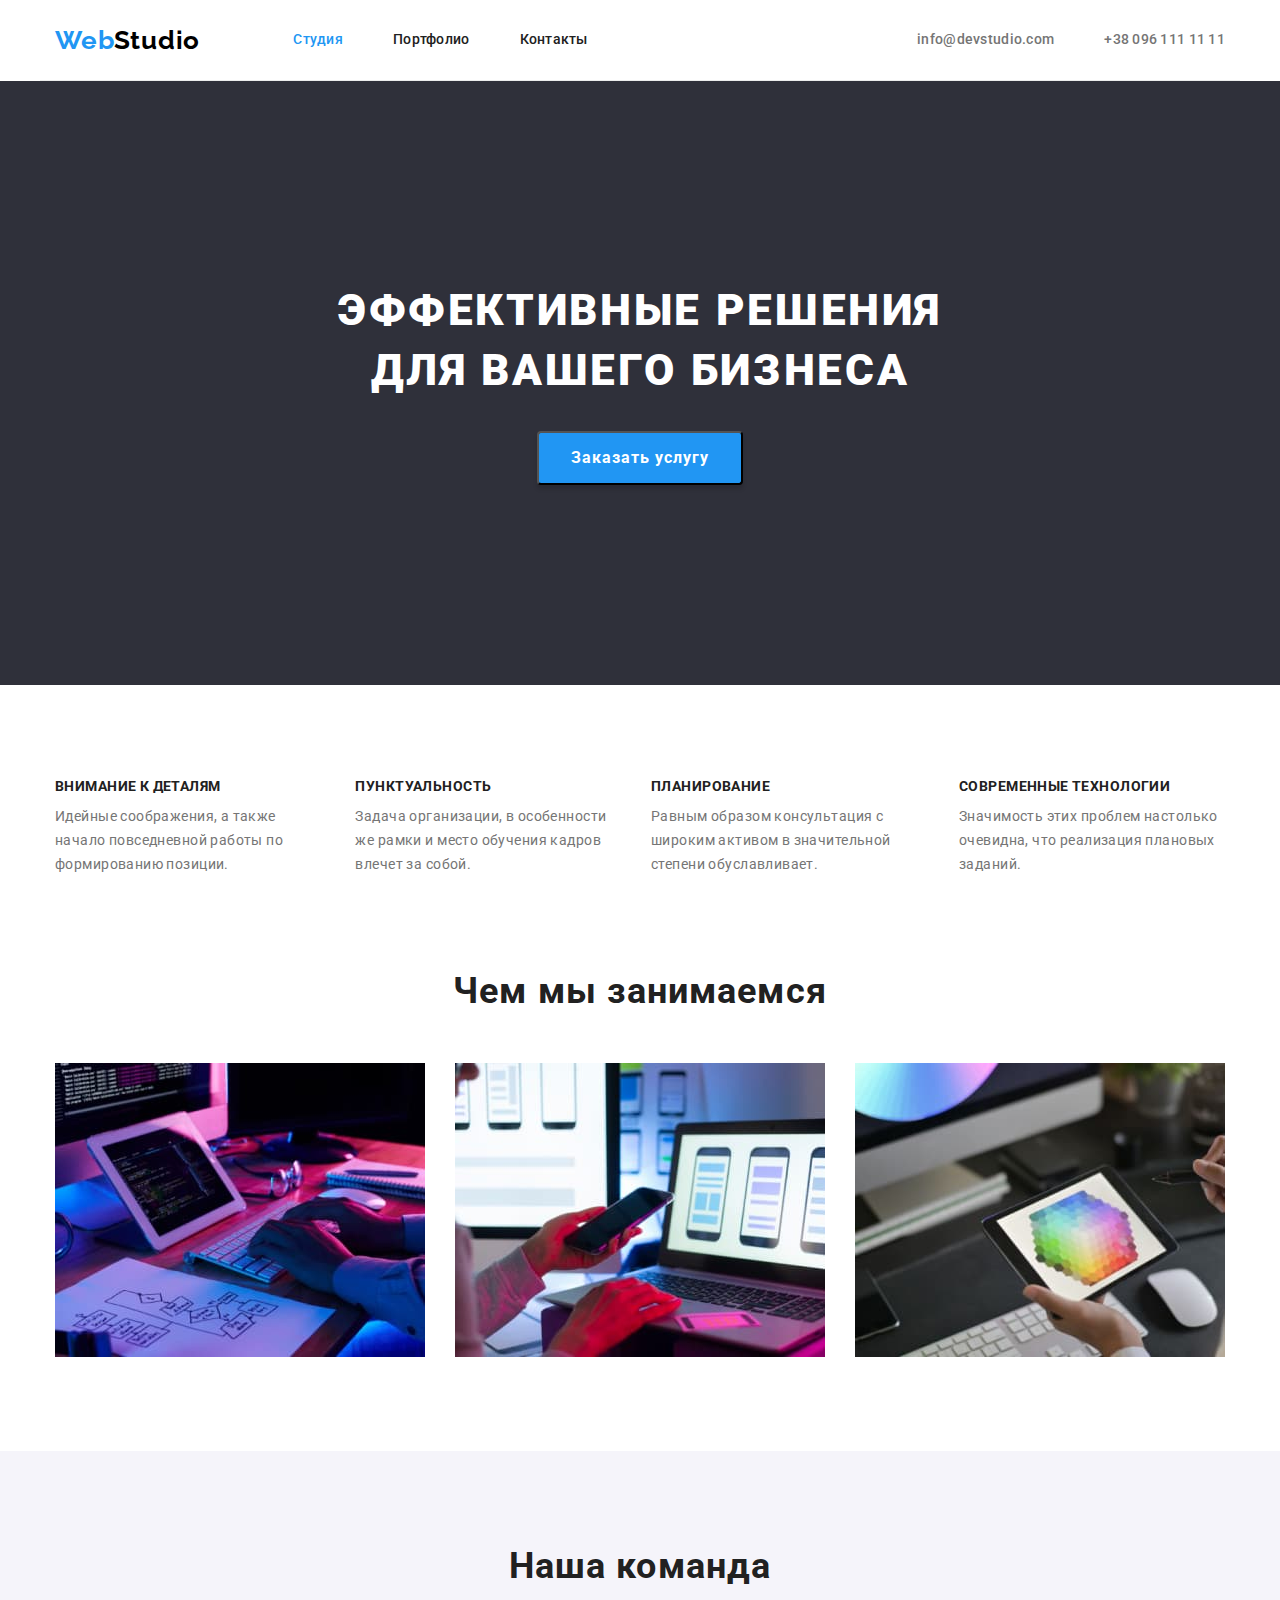
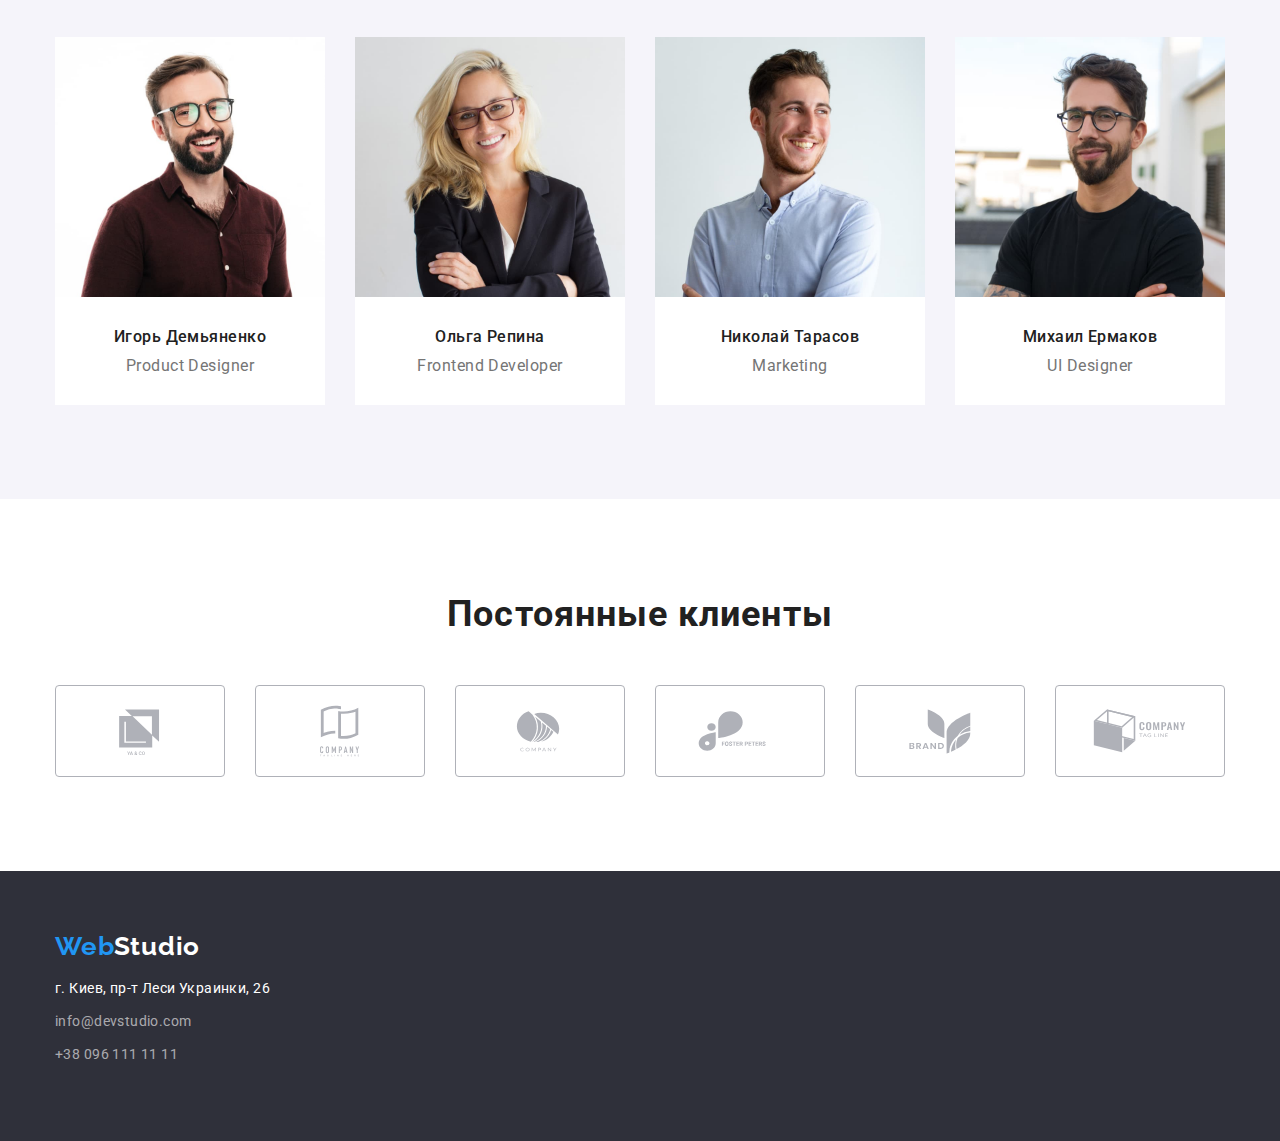
==== index.html @ 40f62022 "cLients" ====
<!DOCTYPE html>
<html lang="ru">
	<head>
		<meta charset="UTF-8" />
		<meta http-equiv="X-UA-Compatible" content="IE=edge" />
		<meta name="viewport" content="width=device-width, initial-scale=1.0" />
		<title>Document</title>

		<link rel="stylesheet" href="https://cdn.jsdelivr.net/npm/modern-normalize@1.1.0/modern-normalize.min.css" />
		<link rel="stylesheet" href="./css/styles.css" />
		<link rel="preconnect" href="https://fonts.googleapis.com" />
		<link rel="preconnect" href="https://fonts.gstatic.com" crossorigin />
		<link
			href="https://fonts.googleapis.com/css2?family=Raleway:wght@700&family=Roboto:wght@400;500;700;900&display=swap"
			rel="stylesheet"
		/>
	</head>
	<body>
		<!--Хедер-->
		<header class="header-bg container">
			<div class=" header-nav">
				<a class="logo-header" href="/">
					Web
					<span class="logo-header-part-2">Studio</span>
				</a>
				<nav class="nav">
					<ul class="no-points page-nav">
						<li class="item"><a class="anchor current" href="./index.html">Студия</a></li>
						<li class="item"><a class="anchor" href="./portfolio.html">Портфолио</a></li>
						<li class="item"><a class="anchor" href="">Контакты</a></li>
					</ul>
				</nav>
				<ul class="no-points header-nav-cont">
					<li><a class="contacts item" href="mailto:info@devstudio.com">info@devstudio.com</a></li>
					<li><a class="contacts item-tel" href="tel:+380961111111">+38 096 111 11 11</a></li>
				</ul>
			</div>
		</header>
		<!--Main-->
		<main>
			<section class="sec-hero">
				<div class="container">
				<h1 class="hero">Эффективные решения для вашего бизнеса</h1>
				<button class="button btn-order" type="button">Заказать услугу</button>
				</div>
			</section>

			<section class="section">
				<div class="container">
					<h2 hidden>Наши преимущества</h2>
					<ul class="no-points our-benefits">
						<li>
							
							<h3 class="benefits">Внимание к деталям</h3>
							<p class="description">
								Идейные соображения, а также начало повседневной работы по формированию позиции.
							</p>
						
						</li>
						<li>
							<h3 class="benefits">Пунктуальность</h3>
							<p class="description">
								Задача организации, в особенности же рамки и место обучения кадров влечет за собой.
							</p>
						</li>
						<li>
							<h3 class="benefits">Планирование</h3>
							<p class="description">
								Равным образом консультация с широким активом в значительной степени обуславливает.
							</p>
						</li>
						<li>
							<h3 class="benefits">Современные технологии</h3>
							<p class="description description-last">
								Значимость этих проблем настолько очевидна, что реализация плановых заданий.
							</p>
						</li>
					</ul>
				</div>
			</section>

			<section class="section-about">
				<div class="container">
					<h2 class="about">Чем мы занимаемся</h2>
					<ul class="no-points card-set">
						<li class="about-job card-set-item">
							<a href="">
								<img src="./images/box-1.jpg" alt="Фото лептопа на столе" width="370" height="294" />
							</a>
						</li>
						<li class="card-set-item">
							<a href="">
								<img src="./images/box-2.jpg" alt="Фото мобильного телефона в руке" width="370" height="294" />
							</a>
						</li>
						<li class="card-set-item">
							<a href="">
								<img src="./images/box-3.jpg" alt="Фото лептопа в руке" width="370" height="294" />
							</a>
						</li>
					</ul>
				</div>
			</section>

			<section class="secbg">
				<div class="container">
				<h2 class="our-team">Наша команда</h2>
				<ul class="no-points card-set">
					<li class="bg-team card-set-item">
						<img src="./images/photo-1.jpg" alt="Фото Игорь Демьяненко" width="270" height="260" />
						<div class="subscribe">
						<h3 class="team">Игорь Демьяненко</h3>
						<p class="prof">Product Designer</p>
						</div>
				</li>

					<li class="bg-team card-set-item">
						<img src="./images/photo-2.jpg" alt="Фото Ольга Репина" width="270" height="260" />
						<div class="subscribe">
						<h3 class="team">Ольга Репина</h3>
						<p class="prof">Frontend Developer</p>
					    </div>
					</li>

					<li class="bg-team card-set-item">
						<img src="./images/photo-3.jpg" alt="Фото Николай Тарасов" width="270" height="260" />
						<div class="subscribe">
						<h3 class="team">Николай Тарасов</h3>
						<p class="prof">Marketing</p>
						</div>
					</li>

					<li class="bg-team card-set-item">
						<img src="./images/photo-4.jpg" alt="Фото Михаил Ермаков" width="270" height="260" />
						<div class="subscribe">
						<h3 class="team">Михаил Ермаков</h3>
						<p class="prof">UI Designer</p>
						</div>
					</li>
				</ul>
				</div>
			</section>
			<section class="clients">
				<div class="container ">
				<h2 class="clients-title">Постоянные клиенты</h2>
				<div class="clients-list">
					<a class="clients-icon" href="">
						<svg class="clients-svg" width="106" height="60" >
						<use href="./images/icons.svg#icon-logo"></use>
						</svg>
					</a>
					<a class="clients-icon" href="">
						<svg class="clients-svg" width="106" height="60" >
						<use href="./images/icons.svg#icon-logo-1"></use>
						</svg>
					</a>
					<a class="clients-icon" href="">
						<svg class="clients-svg" width="106" height="60" >
						<use href="./images/icons.svg#icon-logo-2"></use>
						</svg>
					</a>
					<a class="clients-icon" href="">
						<svg class="clients-svg" width="106" height="60" >
						<use href="./images/icons.svg#icon-logo-3"></use>
						</svg>
					</a>
					<a class="clients-icon" href="">
						<svg class="clients-svg" width="106" height="60" >
						<use href="./images/icons.svg#icon-logo-4"></use>
						</svg>
					</a>
					<a class="clients-icon" href="">
						<svg class="clients-svg" width="106" height="60" >
						<use href="./images/icons.svg#icon-logo-5"></use>
						</svg>
					</a>
				</div>
				</div>
			</section>
		</main>
		<!--Футер-->
		<footer class="footer-bg">
			<div class="container">
			<a class="logo-footer" href="/">
				Web
				<span class="logo-footer-part-2">Studio</span>
			</a>
			<address>
				<ul class="no-points points">
					<li class="footer-item">
						<a class="address-style" href="">г. Киев, пр-т Леси Украинки, 26</a>
					</li>
					<li class="footer-item">
						<a class="contacts footer-contacts-mail" href="mailto:info@devstudio.com">info@devstudio.com</a>
					</li class="footer-item">
					<li>
						<a class="contacts footer-contacts-tel" href="tel:+380961111111">+38 096 111 11 11</a>
					</li>
				</ul>
			</address>
			</div>
		</footer>
	</body>
</html>
---- css/styles.css ----
:root
{
    --white-txt-color: #ffffff;
    --black-txt-color: #000000;
    --dark-txt-color: #212121;
    --blue-txt-color: #2196f3;
    --gray-txt-color: #757575;
    --whitness-txt-color: rgba(255, 255, 255, 0.6);

    --whitness-bg-color: #F5F4FA;
    --blue-bg-color: #2196f3;
    --darkness-bg-color: #2F303A;
    --white-bg-color: #ffffff;

    --items: 3;
    --margins:30px;
     
}


body
{
font-family: "roboto", Arial, Helvetica, sans-serif;
font-weight: 700;
font-size: 14px;
line-height: 1.71;
color: var(--dark-txt-color);
}




.container {
    width: 1200px;
    padding-left: 15px;
    padding-right: 15px;
    margin-left: auto;
    margin-right: auto;
   
}

h1,
h2,
h3,
h4,
p {
    margin: 0;
    padding: 0;
 }


img {
    display: block;
    max-width: 100%;
    height: auto;
}

/*сітка на флексах старт*/
.card-set {
    display: flex;
    flex-wrap: wrap;
    margin: calc(-1 * var(--margins) / 2);
    padding-left: 0;
    
}

.card-set-item {
    flex-basis: calc((100% - var(--margins) * var(--items)) / var(--items));
    margin: calc(var(--margins) / 2);
    
}

/*сітка на флексах фініш*/


.header-nav {
    display: flex;
    align-items: center;
    margin-left: auto;
   
  
   
}

.header-nav-cont
{
    align-items: center;
    margin-left: auto;
    padding-left: 0;
}
.header-bg
{
    background-color: var(--white-bg-color);
    border-bottom: 1px solid #ECECEC;
   
}
.logo-header
{
    
    font-family: 'Raleway';
    color: var(--blue-txt-color);
    font-weight: 700;
    font-size: 26px;
    line-height: 1.19;
    letter-spacing: 0.03em;
    text-decoration: none;
    word-spacing: -0.29em;
    margin-right: 93px;
    
   
    
   
}

.logo-header-part-2
{
    color: var(--black-txt-color); 
   
}

.nav {
    display: flex;
   margin-left: 0;
   }

.page-nav {
    padding-left: 0;
    margin-bottom: 0;
    margin-top: 0;
    
  }

 .item {
    margin-right: 50px;
     
 }


/*очищення правого відступу*/
.page-nav .item:last-child {
    margin-right: 0;
}

/*очищення правого відступу*/
.header-nav .item-tel:last-child {
    margin-right: 0;
}


.button {
    font-weight: 500;
    font-family: inherit;
    font-size: 16px;
    line-height: 1.62;
    letter-spacing: 0.03em;
    background-color: var(--whitness-bg-color);
    cursor: pointer;
}

.button:hover,
.button:focus
{
background-color: var(--blue-bg-color);
color: var(--white-txt-color);
}

.btn-filtr {
    display: block;
    padding: 8px 22px;
    font-size: 16px;
        line-height: 1.62;
    border: none;
        text-align: center;
        letter-spacing: 0.03em;
    
        color: var(--dark-txt-color)
    
}



.btn-order
{
    /*display: block;
    position: centr;*/
    margin: 0 auto;
    padding: 10px 32px;

    background-color: var(--blue-bg-color);
    box-shadow: 0px 4px 4px rgba(0, 0, 0, 0.15);
    border-radius: 4px;
    
    font-weight: 700;
    line-height: 1.88;
    display: flex;
    align-items: center;
    text-align: center;
    letter-spacing: 0.06em;
    color: var(--white-txt-color);
}

.anchor {
    display: block;
    color: var(--dark-txt-color);
    font-weight: 500;
    line-height: 1.14;
    letter-spacing: 0.02em;
    text-decoration: none;
    padding-top: 32px;
    padding-bottom: 32px;
   
    
}


.anchor:hover,
.anchor:focus
{
    color: var(--blue-txt-color);
}


.contacts {
    color: var(--gray-txt-color);
    font-weight: 500;
    letter-spacing: 0.02em;
    line-height: 1.14;
    text-decoration: none;

}


.contacts:hover,
.contacts:focus 
{
    color: var(--blue-txt-color);
}


.no-points {
    list-style: none;
    display: flex;
  
    
}


.current {
    font-size: 14px;
    line-height: 1.14;
    letter-spacing: 0.02em;
    color: var(--blue-txt-color);
}

.address-style
{
    font-weight: 400;
    font-style: normal;
    line-height: 1.71;
    letter-spacing: 0.03em;
    color: var(--white-txt-color);
    text-decoration: none;
    margin-left: 0;;
    list-style: none;
    
   
}

.address-style:hover,
.address-style:focus
{
    color: var(--blue-txt-color);
}


.points  {

    display: block;
        flex-direction: column;
        padding-left: 0;
        
}

.footer-bg
{
padding-bottom: 60px;
 padding-top: 60px;
 background-color:var(--darkness-bg-color)
 
}

.footer-item {
    margin-bottom: 9px;
}

.footer-contacts-mail, .footer-contacts-tel

{
    
    font-weight: 400;
    line-height: 1.71;
    letter-spacing: 0.03em;
    color: var(--whitness-txt-color);
    font-style: normal;
    list-style: none;
    }

.logo-footer
{
font-family: 'Raleway';
color: var(--blue-txt-color);
font-size: 26px;
line-height: 1.19;
letter-spacing: 0.03em;
text-decoration: none;
word-spacing: -0.29em;
margin-bottom: 20px;

}

.logo-footer-part-2 
{
       color: var(--white-txt-color);
       
}



.section {
    
    padding-bottom: 94px;
    padding-top: 94px;
  
}

.sec-hero {
background-color: var(--darkness-bg-color);
padding-top: 200px;
padding-bottom: 200px;

}

.hero

{
    display: flex;
    flex-wrap: wrap;
    margin-bottom: 30px;
    align-items: center;
    max-width: 696px;
    color: var(--white-txt-color);
    font-weight: 900;
    font-size: 44px;
    line-height: 1.36;
    text-align: center;
    letter-spacing: 0.06em;
    text-transform: uppercase;
    margin-left: auto;
    margin-right: auto;
    
    
    
}


.our-benefits
{
    padding-left: 0;
    margin-bottom: 0;
    margin-top: 0;
     
}



.benefits
{
    font-size: 14px;
    line-height: 1.14;
    letter-spacing: 0.03em;
    text-transform: uppercase;
    display: flex;
    flex-wrap: wrap;
   
    margin-bottom: 10px;
    
    
      
}



.description
{
    font-weight: 400;
    line-height: 1.71;
    letter-spacing: 0.03em;
    text-transform: none;
    color: var(--gray-txt-color);
    margin-right: 30px;
   
}

.description-last {
    margin-right: 0;
}

.section-about {
    padding-bottom: 94px;
}

.our-team
{
    font-size: 36px;
    line-height: 1.17;
    text-align: center;
    letter-spacing: 0.03em;
    margin-bottom: 50px;
    
}

.about {
    font-size: 36px;
    line-height: 1.17;
    text-align: center;
    letter-spacing: 0.03em;
    background-color: var(--white-bg-color);
    margin-bottom: 50px;
}

.subscribe {
padding-top: 30px;
padding-bottom: 30px;
}


.team
{
font-weight: 500;
font-size: 16px;
line-height: 1.19;
letter-spacing: 0.03em;
width: 270px;
text-align: center;
margin-bottom: 10px;
}

.prof
{
    font-weight: 400;
    font-size: 16px;
    line-height: 1.19;
    letter-spacing: 0.03em;
    color: var(--gray-txt-color);
    width: 270px;
    text-align: center;
    
}

.bg-team
{
    background-color: var(--white-bg-color);
    --items: 4;


}

.clients {
    padding-top: 94px;
    padding-bottom: 94px;
}

.clients-title {
    font-weight: 700;
    font-size: 36px;
    line-height: 1.17;
    text-align: center;
    letter-spacing: 0.03em;
    margin-bottom: 50px;
    
}

.clients-list {
    display: flex;
        
}

.clients-icon {
display: flex;
width: 170px;
height: 92px;
border: 1px solid #AFB1B8;
border-radius: 4px;
text-align: center;
justify-content: center;
padding: 16px 32px;


}

.clients-svg {
    fill:#AFB1B8;
}


.clients-icon:hover, 
.clients-icon:focus {
  border-color: #2196F3;
  
}

.clients-svg:focus,
.clients-svg:hover {
    fill: #2196f3;
}

.clients-icon:not(:last-child) {
margin-right: 30px;
}


.portfolio-btn
{
    background-color: var(--white-bg-color);
    padding-top: 94px;
    padding-bottom: 94px;
}

.secbg
{
    background-color: var(--whitness-bg-color);
   padding-top: 94px;
   padding-bottom: 94px;
     
        
}
.portfolio-bg
{  
   
    background-color: var(--white-bg-color);
    
}

.border 
{
border-left: 1px solid #EEEEEE;
border-right: 1px solid #EEEEEE;
border-bottom: 1px solid #EEEEEE;
padding: 20px 24px;

}

.port-list
{
   
    justify-content: center;
    min-width: 611px;
    padding-left: 0;
    padding-right: 0;
    margin-bottom: 50px;
    margin-top: 0;
  
}

.portfolio-item {
    
  display: flex;
  flex-wrap: wrap;
  justify-content: flex-end;
  --items: 9;
margin-left: 8px;

}


.projects
{
    font-size: 18px;
    line-height: 2.00;
    letter-spacing: 0.06em;
    margin-bottom: 4px;
}

.project-type
{
    font-weight: 400;
    font-size: 16px;
    line-height: 1.88;
    letter-spacing: 0.03em;
    color: var(--gray-txt-color);
   
}
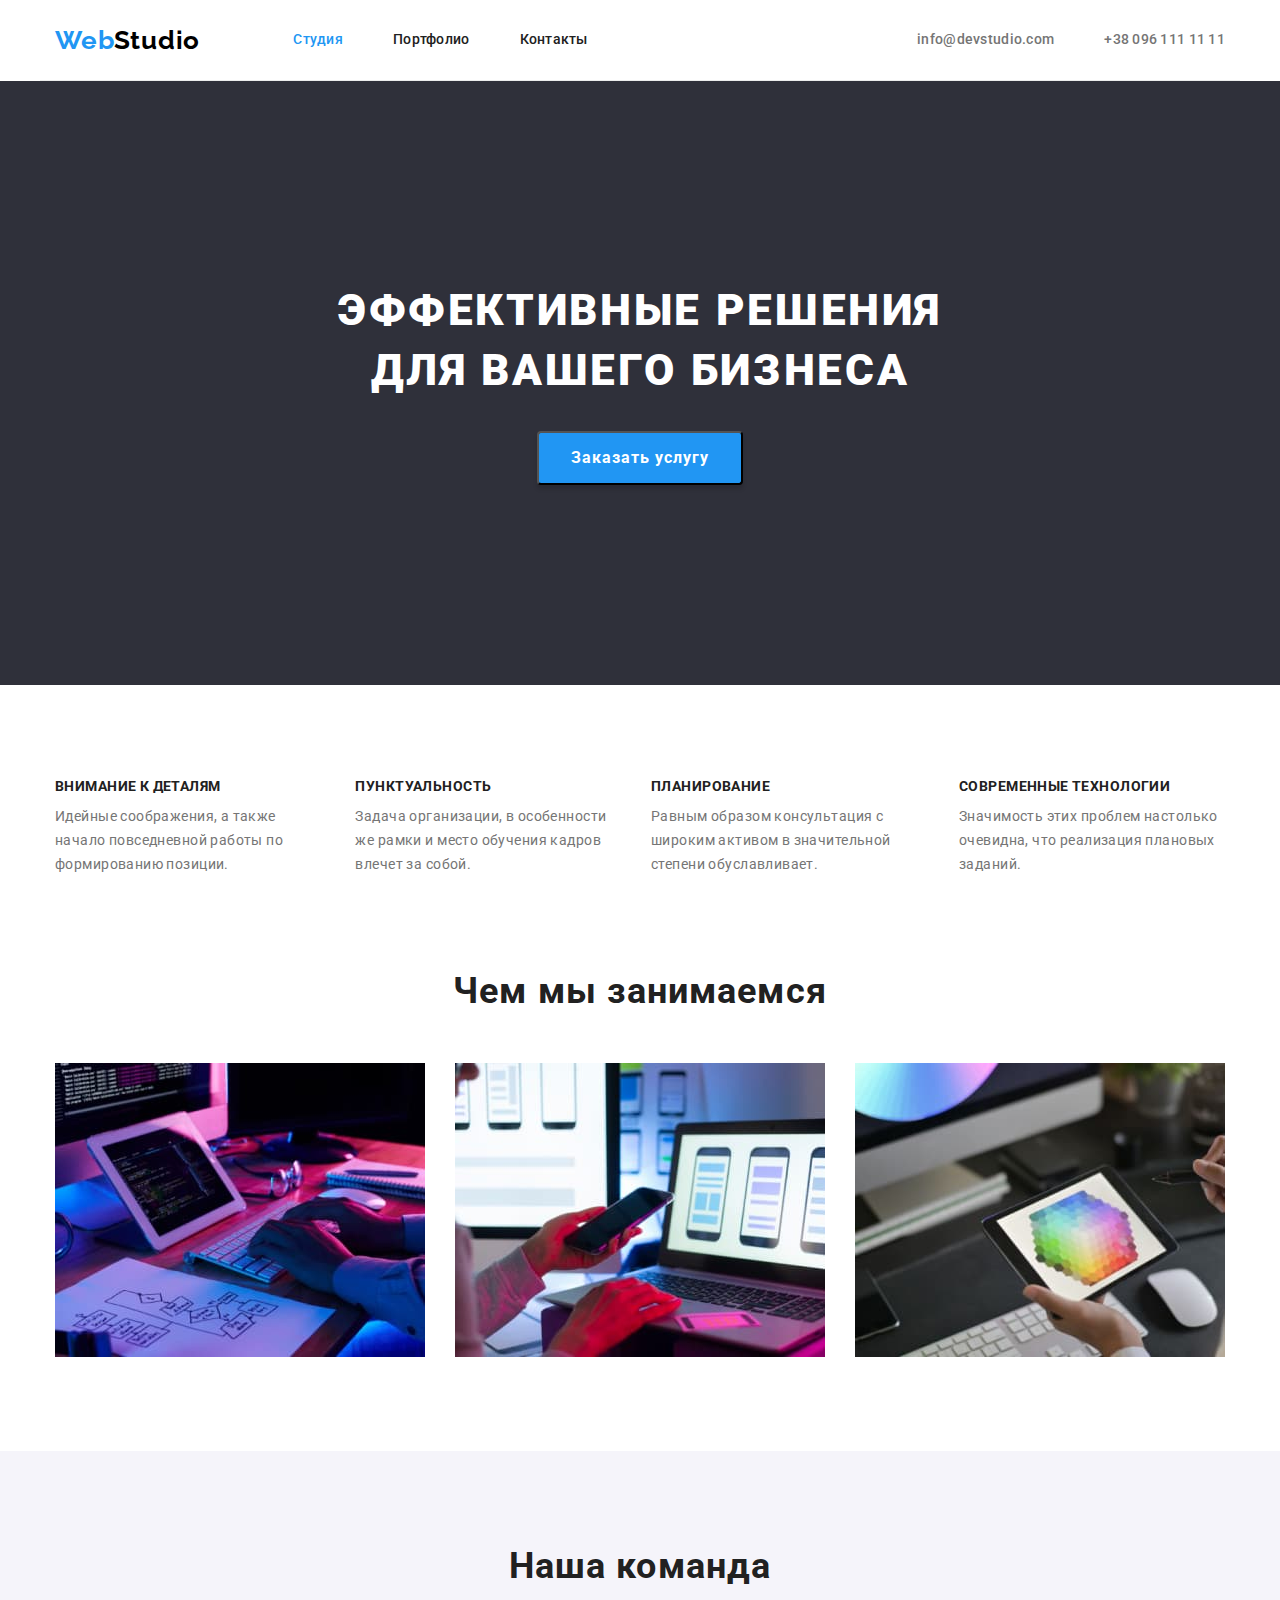
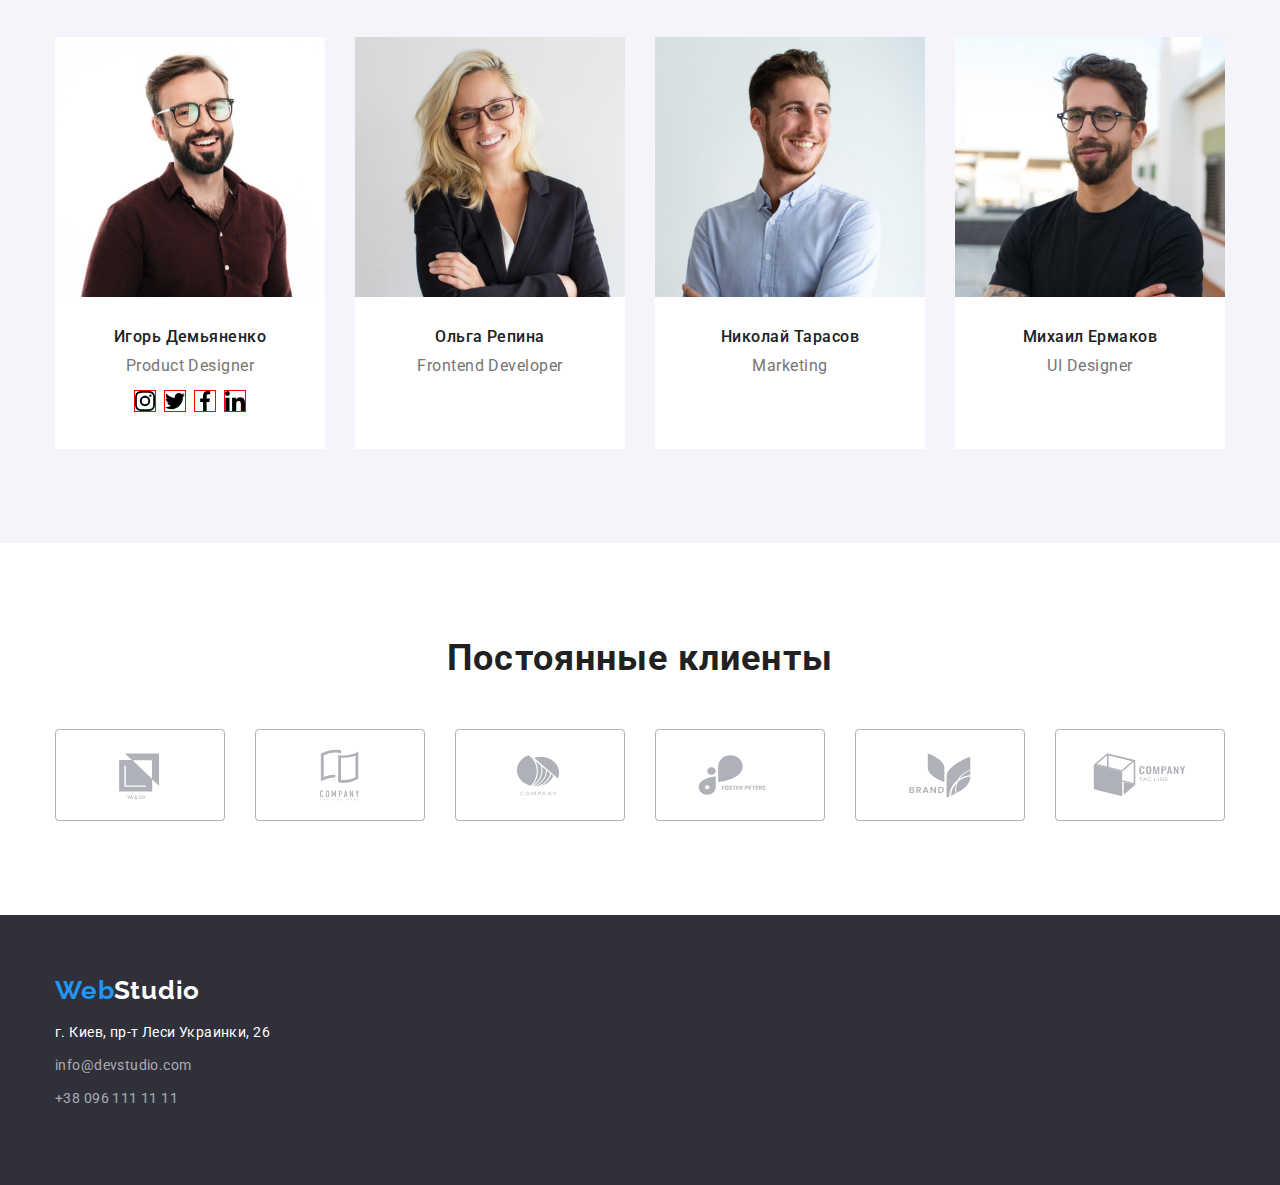
==== commit 5a3a97ed: "clients final" ====
--- a/index.html
+++ b/index.html
@@ -111,6 +111,36 @@
 						<div class="subscribe">
 						<h3 class="team">Игорь Демьяненко</h3>
 						<p class="prof">Product Designer</p>
+						<ul class="social-media-list">
+							<li class="social-media-item">
+								<a class="social-media-link" href="" target="_blank" rel="noopener noreferrer" aria-label="instagram">
+								<svg class="social-media-icon" width="20px" height="20px">
+								<use href="./images/icons.svg#icon-instagram"></use>
+								</svg>
+								</a>
+							</li>
+							<li class="social-media-item">
+								<a class="social-media-link" href="" target="_blank" rel="noopener noreferrer" aria-label="twitter">
+								<svg class="social-media-icon" width="20px" height="20px">
+								<use href="./images/icons.svg#icon-twitter"></use>
+								</svg>
+								</a>
+							</li>
+							<li class="social-media-item">
+								<a class="social-media-link" href="" target="_blank" rel="noopener noreferrer" aria-label="facebook">
+								<svg class="social-media-icon" width="20px" height="20px">
+								<use href="./images/icons.svg#icon-facebook"></use>
+								</svg>
+								</a>
+							</li>
+							<li class="social-media-item">
+								<a class="social-media-link" href="" target="_blank" rel="noopener noreferrer" aria-label="linkedin">
+								<svg class="social-media-icon" width="20px" height="20px">
+								<use href="./images/icons.svg#icon-linkedin"></use>
+								</svg>
+								</a>
+							</li>
+						</ul>
 						</div>
 				</li>
 
@@ -144,33 +174,33 @@
 				<div class="container ">
 				<h2 class="clients-title">Постоянные клиенты</h2>
 				<div class="clients-list">
-					<a class="clients-icon" href="">
-						<svg class="clients-svg" width="106" height="60" >
+					<a class="clients-icon" href="" target="_blank" rel="noopener noreferrer">
+						<svg class="clients-svg" width="41" height="47" >
 						<use href="./images/icons.svg#icon-logo"></use>
 						</svg>
 					</a>
-					<a class="clients-icon" href="">
-						<svg class="clients-svg" width="106" height="60" >
+					<a class="clients-icon" href="" target="_blank" rel="noopener noreferrer">
+						<svg class="clients-svg" width="40" height="52" >
 						<use href="./images/icons.svg#icon-logo-1"></use>
 						</svg>
 					</a>
-					<a class="clients-icon" href="">
-						<svg class="clients-svg" width="106" height="60" >
+					<a class="clients-icon" href="" target="_blank" rel="noopener noreferrer">
+						<svg class="clients-svg" width="43" height="41" >
 						<use href="./images/icons.svg#icon-logo-2"></use>
 						</svg>
 					</a>
-					<a class="clients-icon" href="">
-						<svg class="clients-svg" width="106" height="60" >
+					<a class="clients-icon" href="" target="_blank" rel="noopener noreferrer">
+						<svg class="clients-svg" width="84" height="41" >
 						<use href="./images/icons.svg#icon-logo-3"></use>
 						</svg>
 					</a>
-					<a class="clients-icon" href="">
-						<svg class="clients-svg" width="106" height="60" >
+					<a class="clients-icon" href="" target="_blank" rel="noopener noreferrer">
+						<svg class="clients-svg" width="63" height="45" >
 						<use href="./images/icons.svg#icon-logo-4"></use>
 						</svg>
 					</a>
-					<a class="clients-icon" href="">
-						<svg class="clients-svg" width="106" height="60" >
+					<a class="clients-icon" href="" target="_blank" rel="noopener noreferrer">
+						<svg class="clients-svg" width="94" height="44" >
 						<use href="./images/icons.svg#icon-logo-5"></use>
 						</svg>
 					</a>
--- a/css/styles.css
+++ b/css/styles.css
@@ -454,6 +454,7 @@
     color: var(--gray-txt-color);
     width: 270px;
     text-align: center;
+    margin-bottom: 16px;
     
 }
 
@@ -462,8 +463,35 @@
     background-color: var(--white-bg-color);
     --items: 4;
 
-
-}
+}
+
+.social-media-list {
+    display: flex;
+    list-style: none;
+    padding-left: 0;
+    justify-content: center;
+   
+}
+
+social-media-link {
+    display: flex;
+    align-items: center;
+    justify-content: center;
+    width: 44px;
+    height: 44px;
+    border-radius: 50%;
+  
+}
+
+.social-media-item:not(:last-child) {
+    margin-right: 10px;
+}
+
+.social-media-icon {
+    outline: 1px solid red;
+}
+
+
 
 .clients {
     padding-top: 94px;
@@ -500,22 +528,29 @@
 
 .clients-svg {
     fill:#AFB1B8;
-}
-
+    width: 106px;
+    height: 60px;
+}
 
 .clients-icon:hover, 
-.clients-icon:focus {
-  border-color: #2196F3;
-  
-}
-
-.clients-svg:focus,
-.clients-svg:hover {
-    fill: #2196f3;
-}
+.clients-icon:focus  {
+border-color: var(--blue-bg-color);
+   
+}
+
+.clients-icon:hover .clients-svg,
+.clients-icon:focus .clients-svg {
+fill: var(--blue-bg-color);
+}
+
+.clients-icon {
+width: 170px;
+height: 92px;}
+
 
 .clients-icon:not(:last-child) {
 margin-right: 30px;
+
 }
 
 
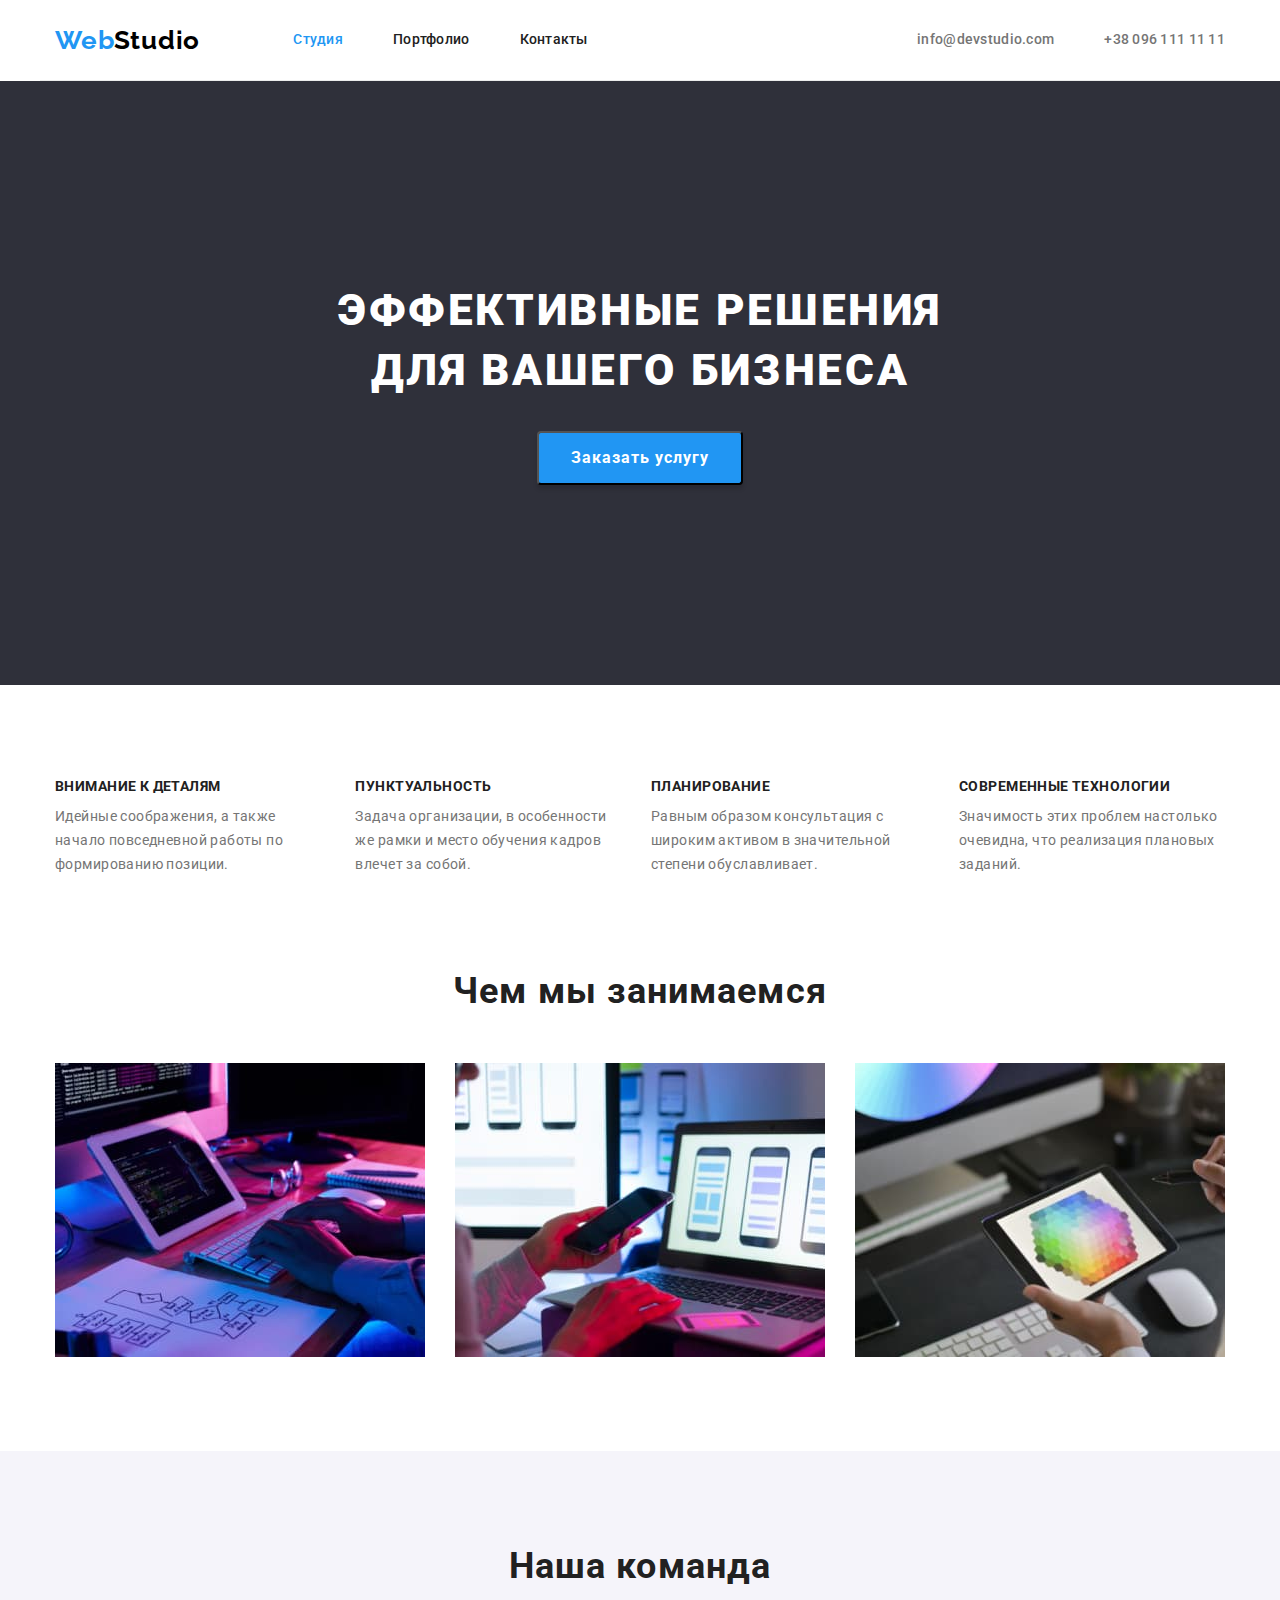
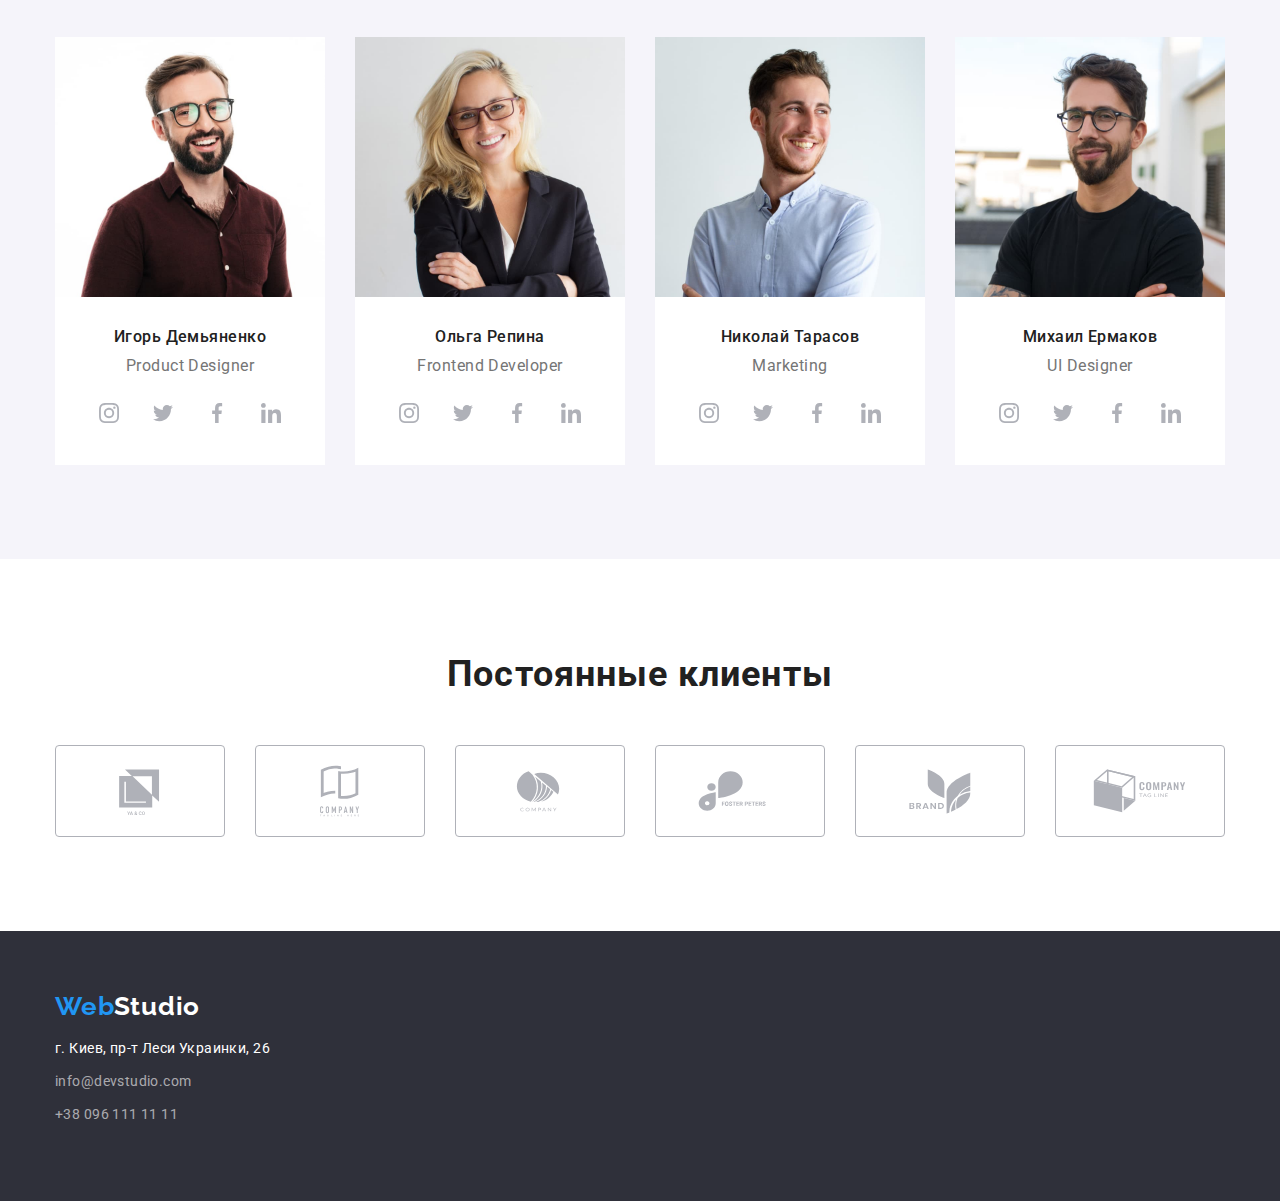
==== commit 2e2ded27: "social" ====
--- a/index.html
+++ b/index.html
@@ -18,7 +18,7 @@
 	<body>
 		<!--Хедер-->
 		<header class="header-bg container">
-			<div class=" header-nav">
+			<div class="header-nav">
 				<a class="logo-header" href="/">
 					Web
 					<span class="logo-header-part-2">Studio</span>
@@ -40,8 +40,8 @@
 		<main>
 			<section class="sec-hero">
 				<div class="container">
-				<h1 class="hero">Эффективные решения для вашего бизнеса</h1>
-				<button class="button btn-order" type="button">Заказать услугу</button>
+					<h1 class="hero">Эффективные решения для вашего бизнеса</h1>
+					<button class="button btn-order" type="button">Заказать услугу</button>
 				</div>
 			</section>
 
@@ -50,12 +50,10 @@
 					<h2 hidden>Наши преимущества</h2>
 					<ul class="no-points our-benefits">
 						<li>
-							
 							<h3 class="benefits">Внимание к деталям</h3>
 							<p class="description">
 								Идейные соображения, а также начало повседневной работы по формированию позиции.
 							</p>
-						
 						</li>
 						<li>
 							<h3 class="benefits">Пунктуальность</h3>
@@ -104,130 +102,292 @@
 
 			<section class="secbg">
 				<div class="container">
-				<h2 class="our-team">Наша команда</h2>
-				<ul class="no-points card-set">
-					<li class="bg-team card-set-item">
-						<img src="./images/photo-1.jpg" alt="Фото Игорь Демьяненко" width="270" height="260" />
-						<div class="subscribe">
-						<h3 class="team">Игорь Демьяненко</h3>
-						<p class="prof">Product Designer</p>
-						<ul class="social-media-list">
-							<li class="social-media-item">
-								<a class="social-media-link" href="" target="_blank" rel="noopener noreferrer" aria-label="instagram">
-								<svg class="social-media-icon" width="20px" height="20px">
-								<use href="./images/icons.svg#icon-instagram"></use>
-								</svg>
-								</a>
-							</li>
-							<li class="social-media-item">
-								<a class="social-media-link" href="" target="_blank" rel="noopener noreferrer" aria-label="twitter">
-								<svg class="social-media-icon" width="20px" height="20px">
-								<use href="./images/icons.svg#icon-twitter"></use>
-								</svg>
-								</a>
-							</li>
-							<li class="social-media-item">
-								<a class="social-media-link" href="" target="_blank" rel="noopener noreferrer" aria-label="facebook">
-								<svg class="social-media-icon" width="20px" height="20px">
-								<use href="./images/icons.svg#icon-facebook"></use>
-								</svg>
-								</a>
-							</li>
-							<li class="social-media-item">
-								<a class="social-media-link" href="" target="_blank" rel="noopener noreferrer" aria-label="linkedin">
-								<svg class="social-media-icon" width="20px" height="20px">
-								<use href="./images/icons.svg#icon-linkedin"></use>
-								</svg>
-								</a>
-							</li>
-						</ul>
-						</div>
-				</li>
-
-					<li class="bg-team card-set-item">
-						<img src="./images/photo-2.jpg" alt="Фото Ольга Репина" width="270" height="260" />
-						<div class="subscribe">
-						<h3 class="team">Ольга Репина</h3>
-						<p class="prof">Frontend Developer</p>
-					    </div>
-					</li>
-
-					<li class="bg-team card-set-item">
-						<img src="./images/photo-3.jpg" alt="Фото Николай Тарасов" width="270" height="260" />
-						<div class="subscribe">
-						<h3 class="team">Николай Тарасов</h3>
-						<p class="prof">Marketing</p>
-						</div>
-					</li>
-
-					<li class="bg-team card-set-item">
-						<img src="./images/photo-4.jpg" alt="Фото Михаил Ермаков" width="270" height="260" />
-						<div class="subscribe">
-						<h3 class="team">Михаил Ермаков</h3>
-						<p class="prof">UI Designer</p>
-						</div>
-					</li>
-				</ul>
+					<h2 class="our-team">Наша команда</h2>
+					<ul class="no-points card-set">
+						<li class="bg-team card-set-item">
+							<img src="./images/photo-1.jpg" alt="Фото Игорь Демьяненко" width="270" height="260" />
+							<div class="subscribe">
+								<h3 class="team">Игорь Демьяненко</h3>
+								<p class="prof">Product Designer</p>
+								<ul class="social-media list">
+									<li class="social-media-item">
+										<a
+											class="social-media-link"
+											href=""
+											target="_blank"
+											rel="noopener noreferrer"
+											aria-label="instagram"
+										>
+											<svg class="social-media-icon" width="20" height="20">
+												<use href="./images/icons.svg#icon-instagram"></use>
+											</svg>
+										</a>
+									</li>
+									<li class="social-media-item">
+										<a class="social-media-link" href="" target="_blank" rel="noopener noreferrer" aria-label="twitter">
+											<svg class="social-media-icon" width="20" height="20">
+												<use href="./images/icons.svg#icon-twitter"></use>
+											</svg>
+										</a>
+									</li>
+									<li class="social-media-item">
+										<a
+											class="social-media-link"
+											href=""
+											target="_blank"
+											rel="noopener noreferrer"
+											aria-label="facebook"
+										>
+											<svg class="social-media-icon" width="20" height="20">
+												<use href="./images/icons.svg#icon-facebook"></use>
+											</svg>
+										</a>
+									</li>
+									<li class="social-media-item">
+										<a
+											class="social-media-link"
+											href=""
+											target="_blank"
+											rel="noopener noreferrer"
+											aria-label="linkedin"
+										>
+											<svg class="social-media-icon" width="20" height="20">
+												<use href="./images/icons.svg#icon-linkedin"></use>
+											</svg>
+										</a>
+									</li>
+								</ul>
+							</div>
+						</li>
+
+						<li class="bg-team card-set-item">
+							<img src="./images/photo-2.jpg" alt="Фото Ольга Репина" width="270" height="260" />
+							<div class="subscribe">
+								<h3 class="team">Ольга Репина</h3>
+								<p class="prof">Frontend Developer</p>
+								<ul class="social-media list">
+									<li class="social-media-item">
+										<a
+											class="social-media-link"
+											href=""
+											target="_blank"
+											rel="noopener noreferrer"
+											aria-label="instagram"
+										>
+											<svg class="social-media-icon" width="20" height="20">
+												<use href="./images/icons.svg#icon-instagram"></use>
+											</svg>
+										</a>
+									</li>
+									<li class="social-media-item">
+										<a class="social-media-link" href="" target="_blank" rel="noopener noreferrer" aria-label="twitter">
+											<svg class="social-media-icon" width="20" height="20">
+												<use href="./images/icons.svg#icon-twitter"></use>
+											</svg>
+										</a>
+									</li>
+									<li class="social-media-item">
+										<a
+											class="social-media-link"
+											href=""
+											target="_blank"
+											rel="noopener noreferrer"
+											aria-label="facebook"
+										>
+											<svg class="social-media-icon" width="20" height="20">
+												<use href="./images/icons.svg#icon-facebook"></use>
+											</svg>
+										</a>
+									</li>
+									<li class="social-media-item">
+										<a
+											class="social-media-link"
+											href=""
+											target="_blank"
+											rel="noopener noreferrer"
+											aria-label="linkedin"
+										>
+											<svg class="social-media-icon" width="20" height="20">
+												<use href="./images/icons.svg#icon-linkedin"></use>
+											</svg>
+										</a>
+									</li>
+								</ul>
+							</div>
+						</li>
+
+						<li class="bg-team card-set-item">
+							<img src="./images/photo-3.jpg" alt="Фото Николай Тарасов" width="270" height="260" />
+							<div class="subscribe">
+								<h3 class="team">Николай Тарасов</h3>
+								<p class="prof">Marketing</p>
+								<ul class="social-media list">
+									<li class="social-media-item">
+										<a
+											class="social-media-link"
+											href=""
+											target="_blank"
+											rel="noopener noreferrer"
+											aria-label="instagram"
+										>
+											<svg class="social-media-icon" width="20" height="20">
+												<use href="./images/icons.svg#icon-instagram"></use>
+											</svg>
+										</a>
+									</li>
+									<li class="social-media-item">
+										<a class="social-media-link" href="" target="_blank" rel="noopener noreferrer" aria-label="twitter">
+											<svg class="social-media-icon" width="20" height="20">
+												<use href="./images/icons.svg#icon-twitter"></use>
+											</svg>
+										</a>
+									</li>
+									<li class="social-media-item">
+										<a
+											class="social-media-link"
+											href=""
+											target="_blank"
+											rel="noopener noreferrer"
+											aria-label="facebook"
+										>
+											<svg class="social-media-icon" width="20" height="20">
+												<use href="./images/icons.svg#icon-facebook"></use>
+											</svg>
+										</a>
+									</li>
+									<li class="social-media-item">
+										<a
+											class="social-media-link"
+											href=""
+											target="_blank"
+											rel="noopener noreferrer"
+											aria-label="linkedin"
+										>
+											<svg class="social-media-icon" width="20" height="20">
+												<use href="./images/icons.svg#icon-linkedin"></use>
+											</svg>
+										</a>
+									</li>
+								</ul>
+							</div>
+						</li>
+
+						<li class="bg-team card-set-item">
+							<img src="./images/photo-4.jpg" alt="Фото Михаил Ермаков" width="270" height="260" />
+							<div class="subscribe">
+								<h3 class="team">Михаил Ермаков</h3>
+								<p class="prof">UI Designer</p>
+								<ul class="social-media list">
+									<li class="social-media-item">
+										<a
+											class="social-media-link"
+											href=""
+											target="_blank"
+											rel="noopener noreferrer"
+											aria-label="instagram"
+										>
+											<svg class="social-media-icon" width="20" height="20">
+												<use href="./images/icons.svg#icon-instagram"></use>
+											</svg>
+										</a>
+									</li>
+									<li class="social-media-item">
+										<a class="social-media-link" href="" target="_blank" rel="noopener noreferrer" aria-label="twitter">
+											<svg class="social-media-icon" width="20" height="20">
+												<use href="./images/icons.svg#icon-twitter"></use>
+											</svg>
+										</a>
+									</li>
+									<li class="social-media-item">
+										<a
+											class="social-media-link"
+											href=""
+											target="_blank"
+											rel="noopener noreferrer"
+											aria-label="facebook"
+										>
+											<svg class="social-media-icon" width="20" height="20">
+												<use href="./images/icons.svg#icon-facebook"></use>
+											</svg>
+										</a>
+									</li>
+									<li class="social-media-item">
+										<a
+											class="social-media-link"
+											href=""
+											target="_blank"
+											rel="noopener noreferrer"
+											aria-label="linkedin"
+										>
+											<svg class="social-media-icon" width="20" height="20">
+												<use href="./images/icons.svg#icon-linkedin"></use>
+											</svg>
+										</a>
+									</li>
+								</ul>
+							</div>
+						</li>
+					</ul>
 				</div>
 			</section>
 			<section class="clients">
-				<div class="container ">
-				<h2 class="clients-title">Постоянные клиенты</h2>
-				<div class="clients-list">
-					<a class="clients-icon" href="" target="_blank" rel="noopener noreferrer">
-						<svg class="clients-svg" width="41" height="47" >
-						<use href="./images/icons.svg#icon-logo"></use>
-						</svg>
-					</a>
-					<a class="clients-icon" href="" target="_blank" rel="noopener noreferrer">
-						<svg class="clients-svg" width="40" height="52" >
-						<use href="./images/icons.svg#icon-logo-1"></use>
-						</svg>
-					</a>
-					<a class="clients-icon" href="" target="_blank" rel="noopener noreferrer">
-						<svg class="clients-svg" width="43" height="41" >
-						<use href="./images/icons.svg#icon-logo-2"></use>
-						</svg>
-					</a>
-					<a class="clients-icon" href="" target="_blank" rel="noopener noreferrer">
-						<svg class="clients-svg" width="84" height="41" >
-						<use href="./images/icons.svg#icon-logo-3"></use>
-						</svg>
-					</a>
-					<a class="clients-icon" href="" target="_blank" rel="noopener noreferrer">
-						<svg class="clients-svg" width="63" height="45" >
-						<use href="./images/icons.svg#icon-logo-4"></use>
-						</svg>
-					</a>
-					<a class="clients-icon" href="" target="_blank" rel="noopener noreferrer">
-						<svg class="clients-svg" width="94" height="44" >
-						<use href="./images/icons.svg#icon-logo-5"></use>
-						</svg>
-					</a>
-				</div>
+				<div class="container">
+					<h2 class="clients-title">Постоянные клиенты</h2>
+					<div class="clients-list">
+						<a class="clients-icon" href="" target="_blank" rel="noopener noreferrer">
+							<svg class="clients-svg" width="41" height="47">
+								<use href="./images/icons.svg#icon-logo"></use>
+							</svg>
+						</a>
+						<a class="clients-icon" href="" target="_blank" rel="noopener noreferrer">
+							<svg class="clients-svg" width="40" height="52">
+								<use href="./images/icons.svg#icon-logo-1"></use>
+							</svg>
+						</a>
+						<a class="clients-icon" href="" target="_blank" rel="noopener noreferrer">
+							<svg class="clients-svg" width="43" height="41">
+								<use href="./images/icons.svg#icon-logo-2"></use>
+							</svg>
+						</a>
+						<a class="clients-icon" href="" target="_blank" rel="noopener noreferrer">
+							<svg class="clients-svg" width="84" height="41">
+								<use href="./images/icons.svg#icon-logo-3"></use>
+							</svg>
+						</a>
+						<a class="clients-icon" href="" target="_blank" rel="noopener noreferrer">
+							<svg class="clients-svg" width="63" height="45">
+								<use href="./images/icons.svg#icon-logo-4"></use>
+							</svg>
+						</a>
+						<a class="clients-icon" href="" target="_blank" rel="noopener noreferrer">
+							<svg class="clients-svg" width="94" height="44">
+								<use href="./images/icons.svg#icon-logo-5"></use>
+							</svg>
+						</a>
+					</div>
 				</div>
 			</section>
 		</main>
 		<!--Футер-->
 		<footer class="footer-bg">
 			<div class="container">
-			<a class="logo-footer" href="/">
-				Web
-				<span class="logo-footer-part-2">Studio</span>
-			</a>
-			<address>
-				<ul class="no-points points">
-					<li class="footer-item">
-						<a class="address-style" href="">г. Киев, пр-т Леси Украинки, 26</a>
-					</li>
-					<li class="footer-item">
-						<a class="contacts footer-contacts-mail" href="mailto:info@devstudio.com">info@devstudio.com</a>
-					</li class="footer-item">
-					<li>
-						<a class="contacts footer-contacts-tel" href="tel:+380961111111">+38 096 111 11 11</a>
-					</li>
-				</ul>
-			</address>
+				<a class="logo-footer" href="/">
+					Web
+					<span class="logo-footer-part-2">Studio</span>
+				</a>
+				<address>
+					<ul class="no-points points">
+						<li class="footer-item">
+							<a class="address-style" href="">г. Киев, пр-т Леси Украинки, 26</a>
+						</li>
+						<li class="footer-item">
+							<a class="contacts footer-contacts-mail" href="mailto:info@devstudio.com">info@devstudio.com</a>
+						</li>
+						<li class="footer-item">
+							<a class="contacts footer-contacts-tel" href="tel:+380961111111">+38 096 111 11 11</a>
+						</li>
+					</ul>
+				</address>
 			</div>
 		</footer>
 	</body>
--- a/css/styles.css
+++ b/css/styles.css
@@ -11,6 +11,11 @@
     --blue-bg-color: #2196f3;
     --darkness-bg-color: #2F303A;
     --white-bg-color: #ffffff;
+
+
+    --gray-fill-color:#AFB1B8;
+    --blue-fill-color: #2196f3;
+    --white-fill-color:#ffffff;
 
     --items: 3;
     --margins:30px;
@@ -465,30 +470,51 @@
 
 }
 
-.social-media-list {
-    display: flex;
-    list-style: none;
-    padding-left: 0;
-    justify-content: center;
-   
-}
-
-social-media-link {
-    display: flex;
-    align-items: center;
-    justify-content: center;
-    width: 44px;
-    height: 44px;
-    border-radius: 50%;
+.list {
+   list-style: none;
+        margin: 0;
+        padding: 0;
+}
+
+.social-media {
+   display: flex;
+   justify-content: center;
+   
+}
+
+.social-media-link {
+       display: flex;
+       align-items: center;
+       justify-content: center;
+       color: var(--gray-fill-color);
+        width: 44px;
+        height: 44px;
+        border-radius: 50%;
+                
+    
   
 }
+
 
 .social-media-item:not(:last-child) {
     margin-right: 10px;
 }
 
+
+.social-media-link:hover,
+.social-media-link:focus {
+color: var(--white-fill-color);
+background-color: var(--blue-fill-color);
+}
+
 .social-media-icon {
-    outline: 1px solid red;
+  fill: currentColor;
+}
+
+
+.social-media-item {
+ 
+   
 }
 
 
@@ -527,7 +553,7 @@
 }
 
 .clients-svg {
-    fill:#AFB1B8;
+    fill: var(--gray-fill-color) ;
     width: 106px;
     height: 60px;
 }
@@ -540,7 +566,7 @@
 
 .clients-icon:hover .clients-svg,
 .clients-icon:focus .clients-svg {
-fill: var(--blue-bg-color);
+fill: var(--blue-fill-color);
 }
 
 .clients-icon {
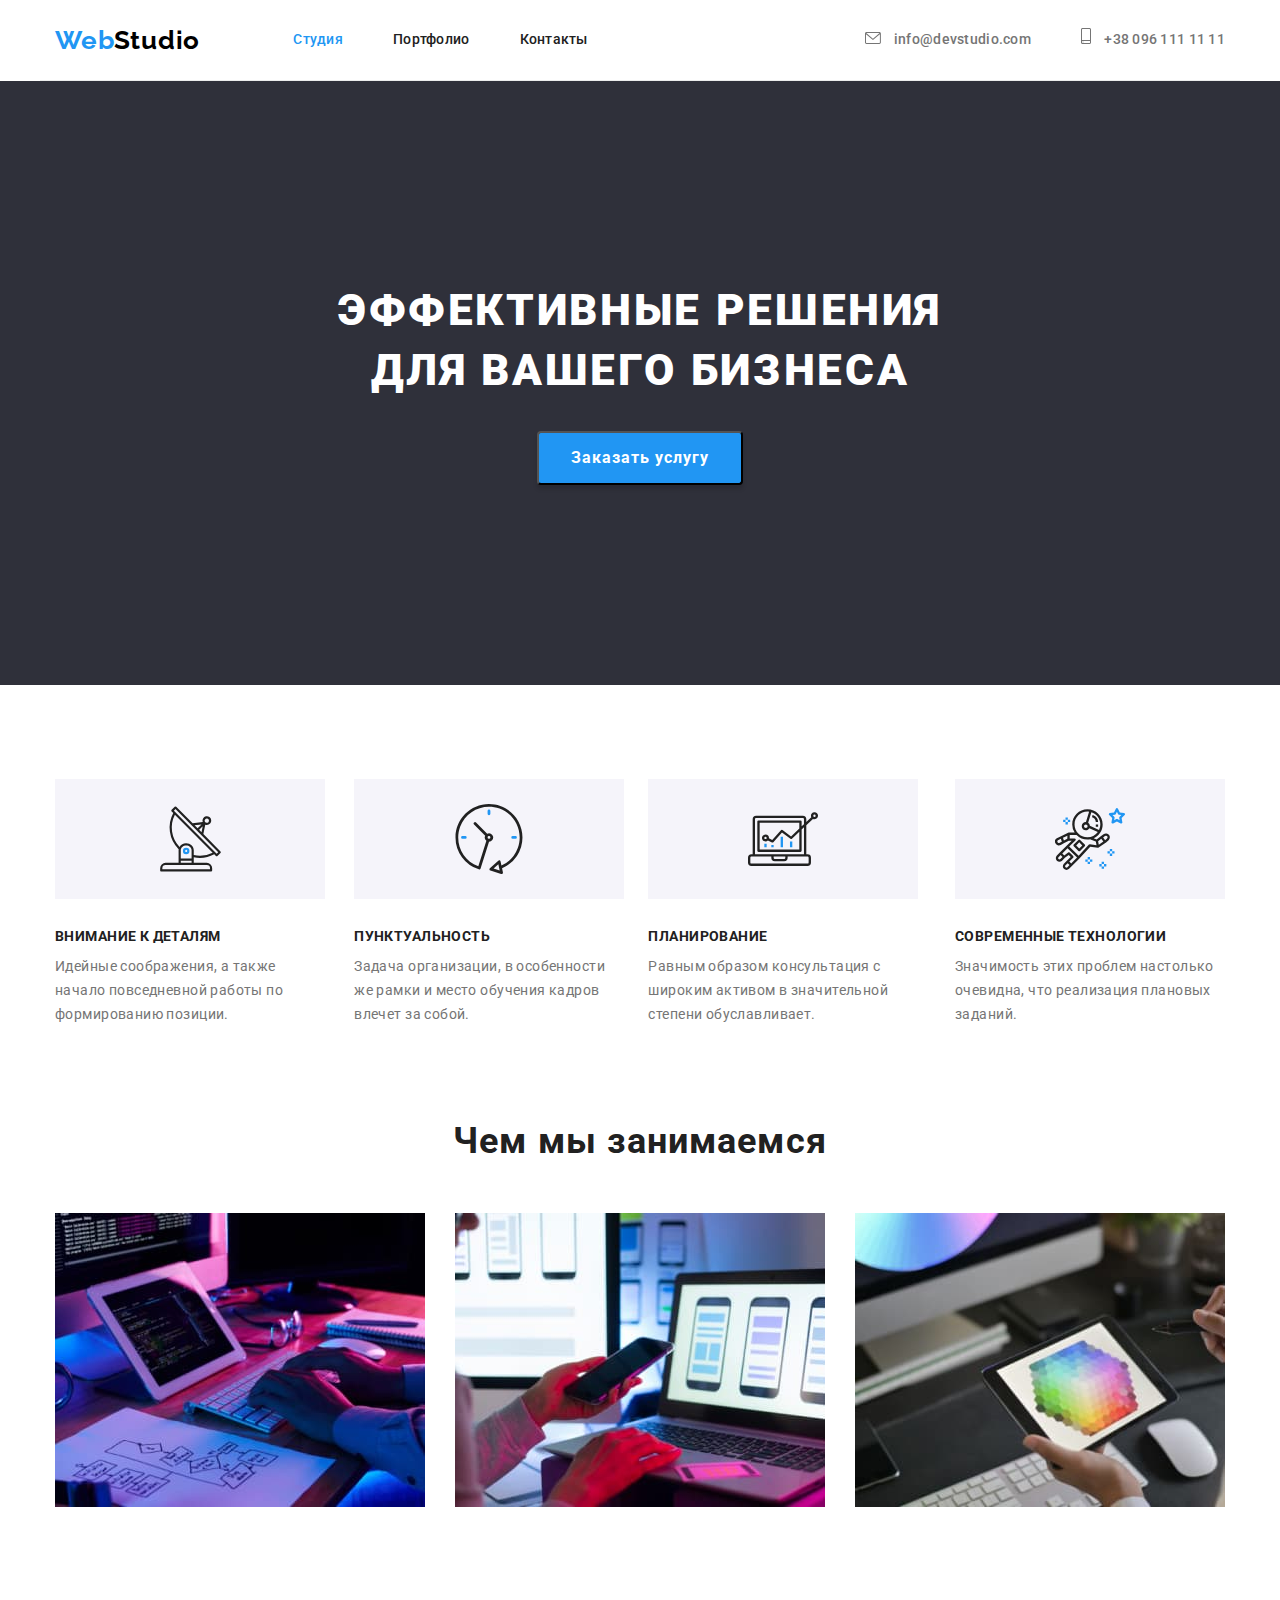
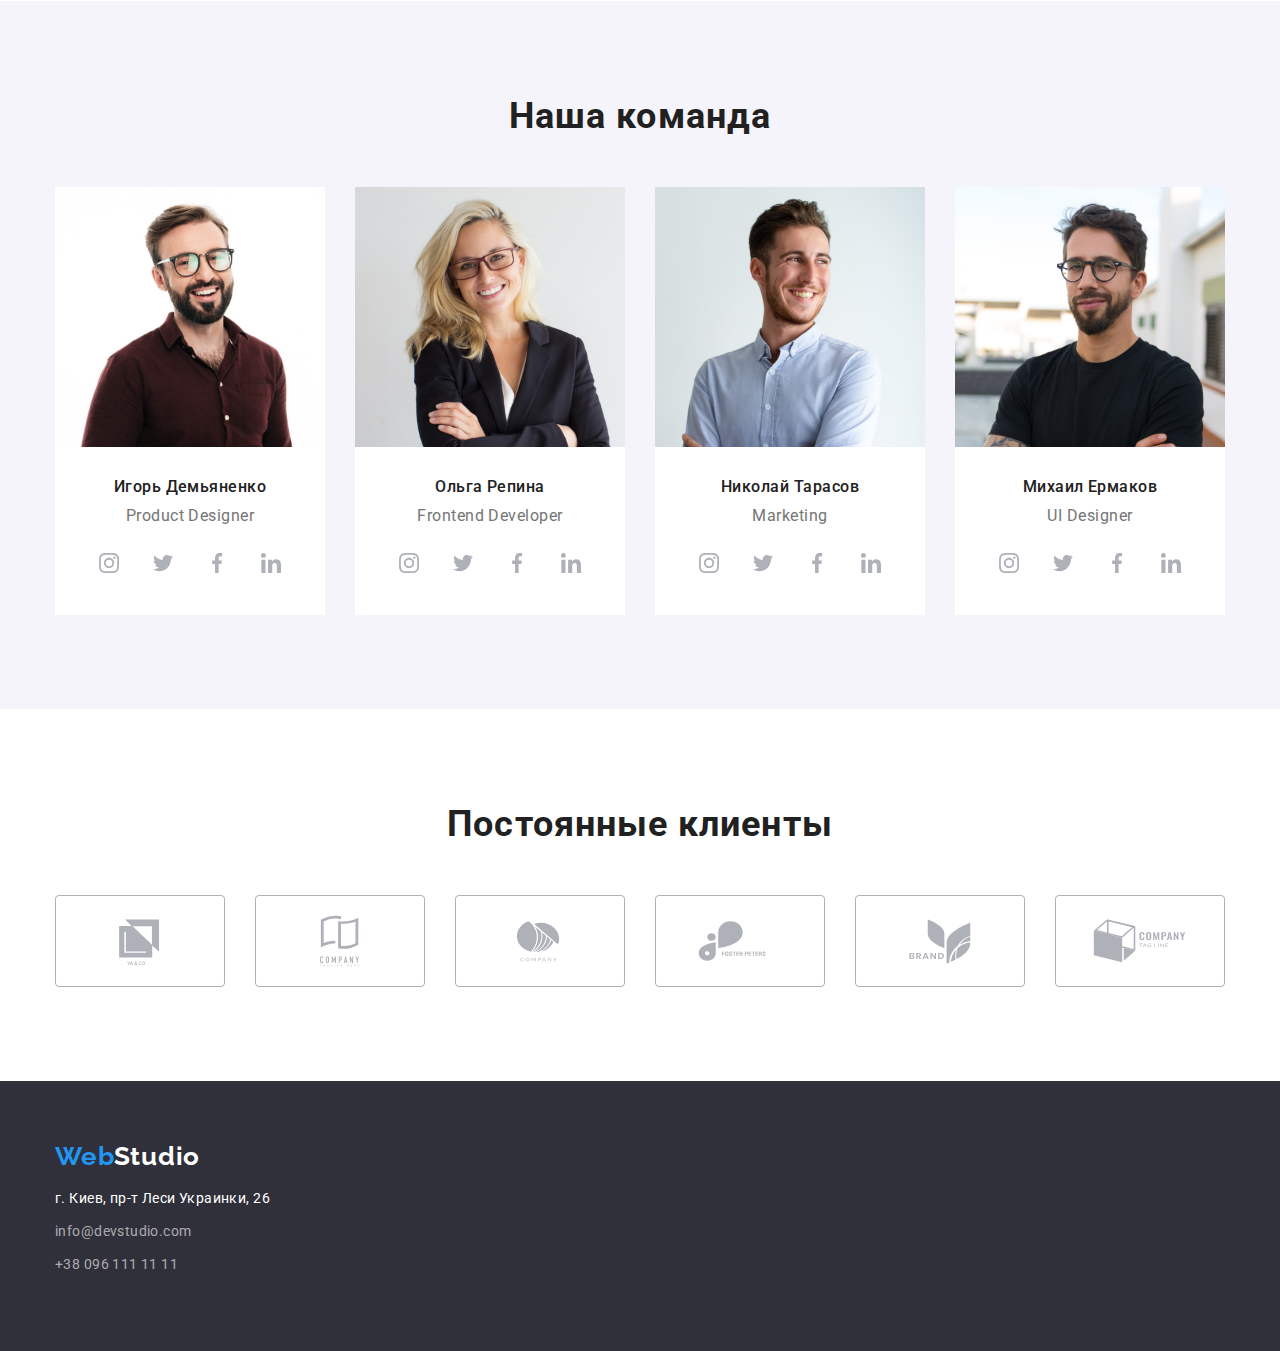
==== commit 252d277d: "benefits" ====
--- a/index.html
+++ b/index.html
@@ -31,8 +31,22 @@
 					</ul>
 				</nav>
 				<ul class="no-points header-nav-cont">
-					<li><a class="contacts item" href="mailto:info@devstudio.com">info@devstudio.com</a></li>
-					<li><a class="contacts item-tel" href="tel:+380961111111">+38 096 111 11 11</a></li>
+					<li>
+						<a class="contacts item" href="mailto:info@devstudio.com">
+							<svg class="mail" width="16" height="12">
+								<use href="./images/icons.svg#icon-e-mail"></use>
+							</svg>
+							info@devstudio.com
+						</a>
+					</li>
+					<li>
+						<a class="contacts item-tel" href="tel:+380961111111">
+							<svg class="tel" width="10" height="16">
+								<use href="./images/icons.svg#icon-smartphone"></use>
+							</svg>
+							+38 096 111 11 11
+						</a>
+					</li>
 				</ul>
 			</div>
 		</header>
@@ -50,24 +64,44 @@
 					<h2 hidden>Наши преимущества</h2>
 					<ul class="no-points our-benefits">
 						<li>
+							<div class="pictogramms">
+								<svg width="65" height="70">
+									<use href="./images/icons.svg#icon-antenna"></use>
+								</svg>
+							</div>
 							<h3 class="benefits">Внимание к деталям</h3>
 							<p class="description">
 								Идейные соображения, а также начало повседневной работы по формированию позиции.
 							</p>
 						</li>
 						<li>
+							<div class="pictogramms">
+								<svg width="70" height="70">
+									<use href="./images/icons.svg#icon-clock"></use>
+								</svg>
+							</div>
 							<h3 class="benefits">Пунктуальность</h3>
 							<p class="description">
 								Задача организации, в особенности же рамки и место обучения кадров влечет за собой.
 							</p>
 						</li>
 						<li>
+							<div class="pictogramms">
+								<svg width="70" height="70">
+									<use href="./images/icons.svg#icon-diagram"></use>
+								</svg>
+							</div>
 							<h3 class="benefits">Планирование</h3>
 							<p class="description">
 								Равным образом консультация с широким активом в значительной степени обуславливает.
 							</p>
 						</li>
 						<li>
+							<div class="pictogramms">
+								<svg width="70" height="70">
+									<use href="./images/icons.svg#icon-astronaut"></use>
+								</svg>
+							</div>
 							<h3 class="benefits">Современные технологии</h3>
 							<p class="description description-last">
 								Значимость этих проблем настолько очевидна, что реализация плановых заданий.
--- a/css/styles.css
+++ b/css/styles.css
@@ -16,6 +16,7 @@
     --gray-fill-color:#AFB1B8;
     --blue-fill-color: #2196f3;
     --white-fill-color:#ffffff;
+    --grayeness-fill-color: #757575;
 
     --items: 3;
     --margins:30px;
@@ -236,10 +237,25 @@
 
 
 .contacts:hover,
-.contacts:focus 
+.contacts:focus
 {
     color: var(--blue-txt-color);
-}
+    
+}
+
+
+.contacts:hover .mail,
+.contacts:focus .mail {
+    color: var(--blue-txt-color);
+    fill: var(--blue-fill-color);
+}
+
+.contacts:hover .tel,
+.contacts:focus .tel {
+    color: var(--blue-txt-color);
+    fill: var(--blue-fill-color);
+}
+
 
 
 .no-points {
@@ -271,10 +287,20 @@
    
 }
 
+.mail {
+    fill:var(--grayeness-fill-color);
+    margin-right: 10px;
+}
+
+.tel {
+fill: var(--grayeness-fill-color);
+    margin-right: 10px;
+}
+
 .address-style:hover,
-.address-style:focus
-{
+.address-style:focus {
     color: var(--blue-txt-color);
+  
 }
 
 
@@ -376,7 +402,15 @@
      
 }
 
-
+.pictogramms {
+    display: flex;
+    align-items: center;
+    justify-content: center;
+    width: 270px;
+    height: 120px;
+    background-color: var(--whitness-bg-color);
+    margin-bottom: 30px;
+}
 
 .benefits
 {
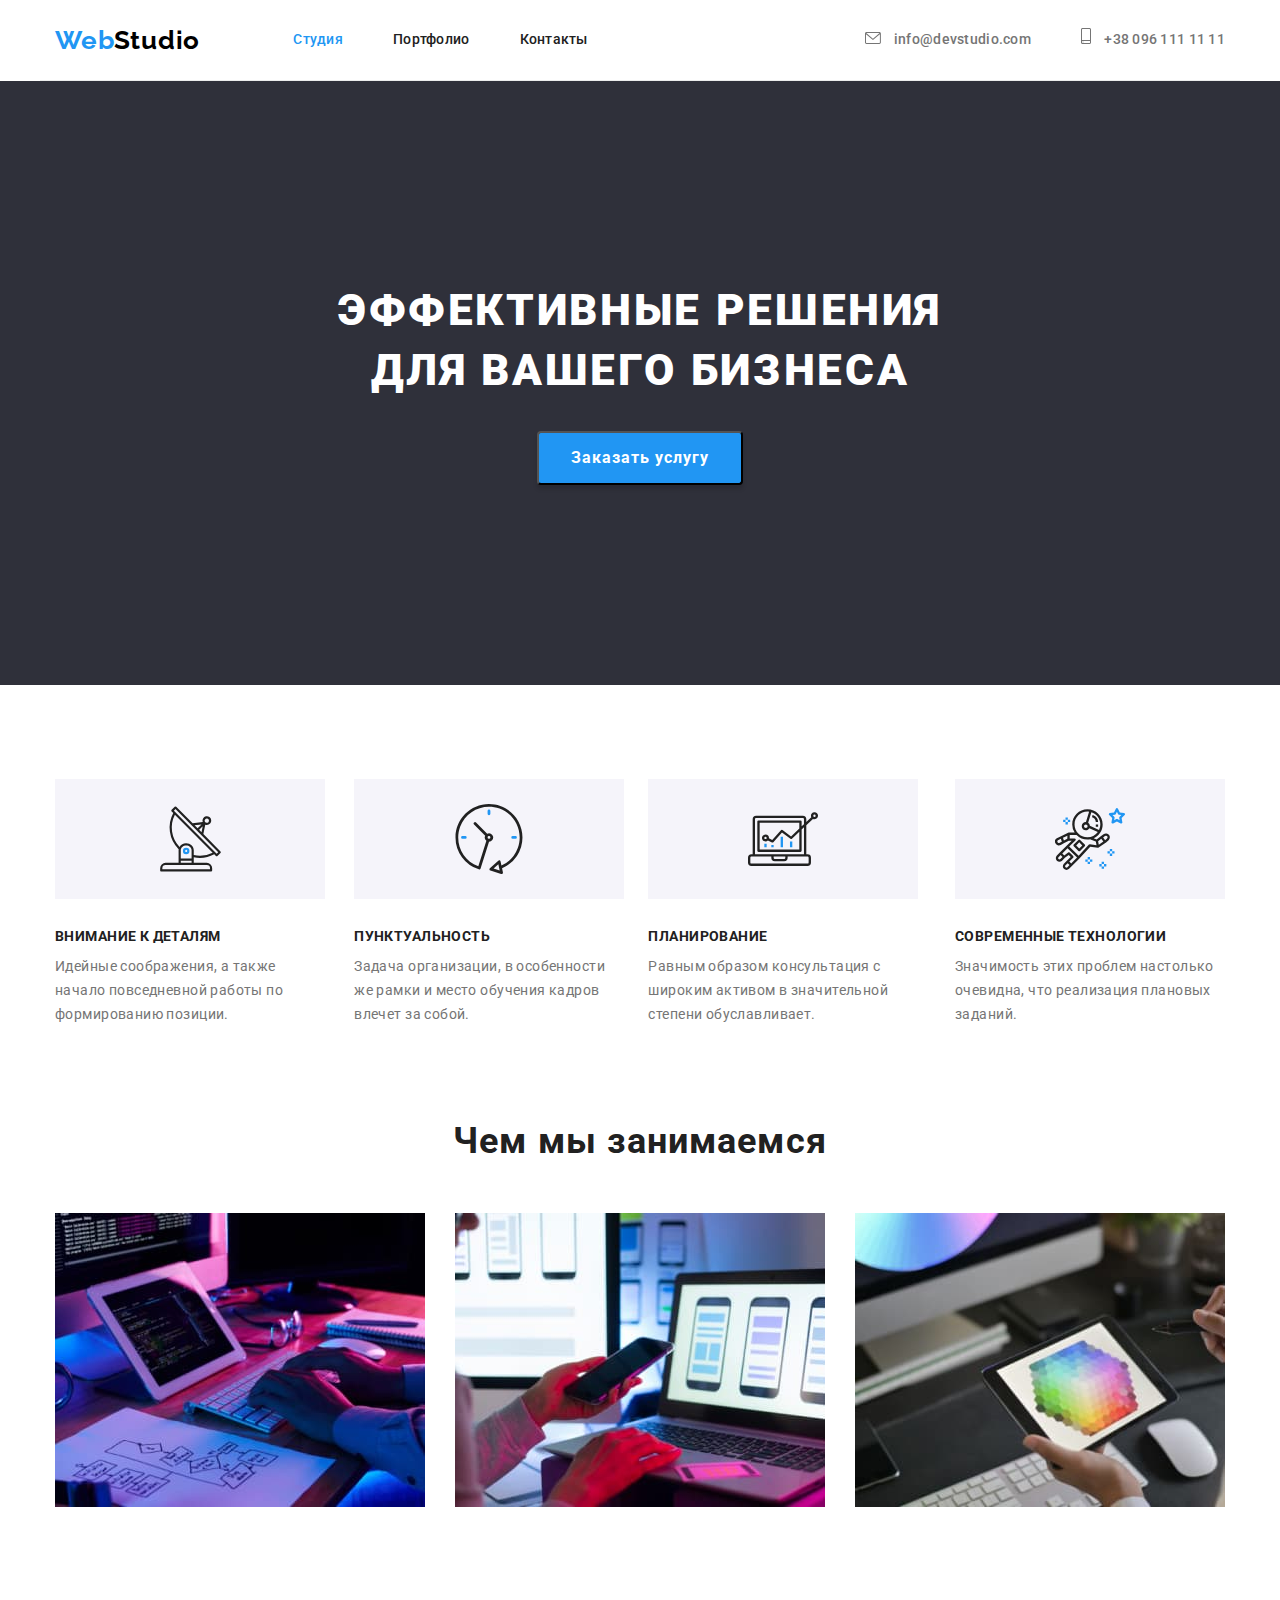
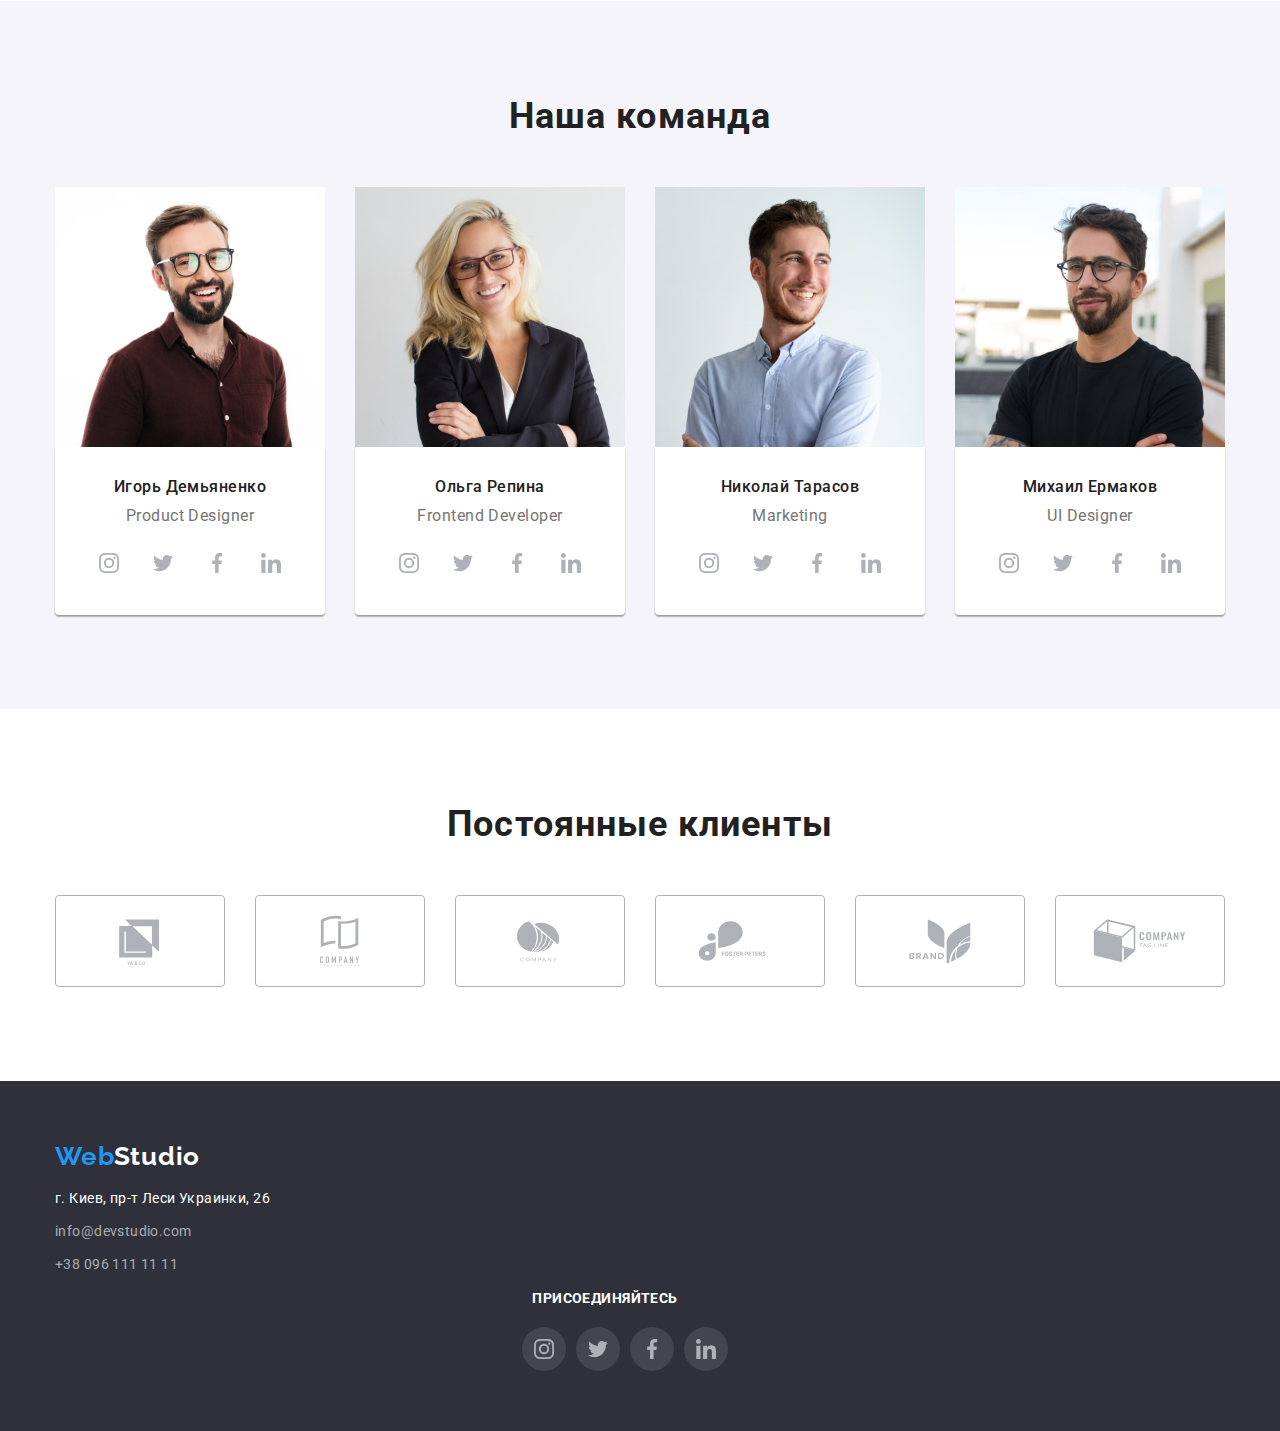
==== commit c73fb721: "footer" ====
--- a/index.html
+++ b/index.html
@@ -423,6 +423,63 @@
 					</ul>
 				</address>
 			</div>
+			<div class="welcome">
+				<h3 class="welcome-title">присоединяйтесь</h3>
+				<ul class="no-points welcome-list">
+					<li class="social-media-item">
+						<a
+							class="social-media-link social-media-bg"
+							href=""
+							target="_blank"
+							rel="noopener noreferrer"
+							aria-label="instagram"
+						>
+							<svg class="social-media-icon" width="20" height="20">
+								<use href="./images/icons.svg#icon-instagram"></use>
+							</svg>
+						</a>
+					</li>
+					<li class="social-media-item">
+						<a
+							class="social-media-link social-media-bg"
+							href=""
+							target="_blank"
+							rel="noopener noreferrer"
+							aria-label="twitter"
+						>
+							<svg class="social-media-icon smi-footer" width="20" height="20">
+								<use href="./images/icons.svg#icon-twitter"></use>
+							</svg>
+						</a>
+					</li>
+					<li class="social-media-item">
+						<a
+							class="social-media-link social-media-bg"
+							href=""
+							target="_blank"
+							rel="noopener noreferrer"
+							aria-label="facebook"
+						>
+							<svg class="social-media-icon" width="20" height="20">
+								<use href="./images/icons.svg#icon-facebook"></use>
+							</svg>
+						</a>
+					</li>
+					<li class="social-media-item">
+						<a
+							class="social-media-link social-media-bg"
+							href=""
+							target="_blank"
+							rel="noopener noreferrer"
+							aria-label="linkedin"
+						>
+							<svg class="social-media-icon" width="20" height="20">
+								<use href="./images/icons.svg#icon-linkedin"></use>
+							</svg>
+						</a>
+					</li>
+				</ul>
+			</div>
 		</footer>
 	</body>
 </html>
--- a/css/styles.css
+++ b/css/styles.css
@@ -309,6 +309,7 @@
     display: block;
         flex-direction: column;
         padding-left: 0;
+       
         
 }
 
@@ -355,7 +356,43 @@
        
 }
 
-
+.social-media-bg {
+    background-color: rgba(255, 255, 255, 0.1);
+   
+}
+
+
+.smi-footer {
+fill: #ffffff;
+}
+
+.welcome {
+  
+    margin-right: 70px;
+   
+}
+
+.welcome-title {
+
+    display: flex;
+    justify-content: center;
+    align-items: center;
+    color: var(--white-txt-color);
+    text-transform: uppercase;
+    font-weight: 700;
+    font-size: 14px;
+    line-height: 1.14;
+    letter-spacing: 0.03em;
+    margin-bottom: 20px;
+    
+}
+
+.welcome-list {
+    display: flex;
+        justify-content: center;
+        align-items: center;
+        margin: 0;
+}
 
 .section {
     
@@ -470,6 +507,8 @@
 .subscribe {
 padding-top: 30px;
 padding-bottom: 30px;
+box-shadow: 0px 1px 3px rgba(0, 0, 0, 0.12), 0px 1px 1px rgba(0, 0, 0, 0.14), 0px 2px 1px rgba(0, 0, 0, 0.2);
+    border-radius: 0px 0px 4px 4px;
 }
 
 
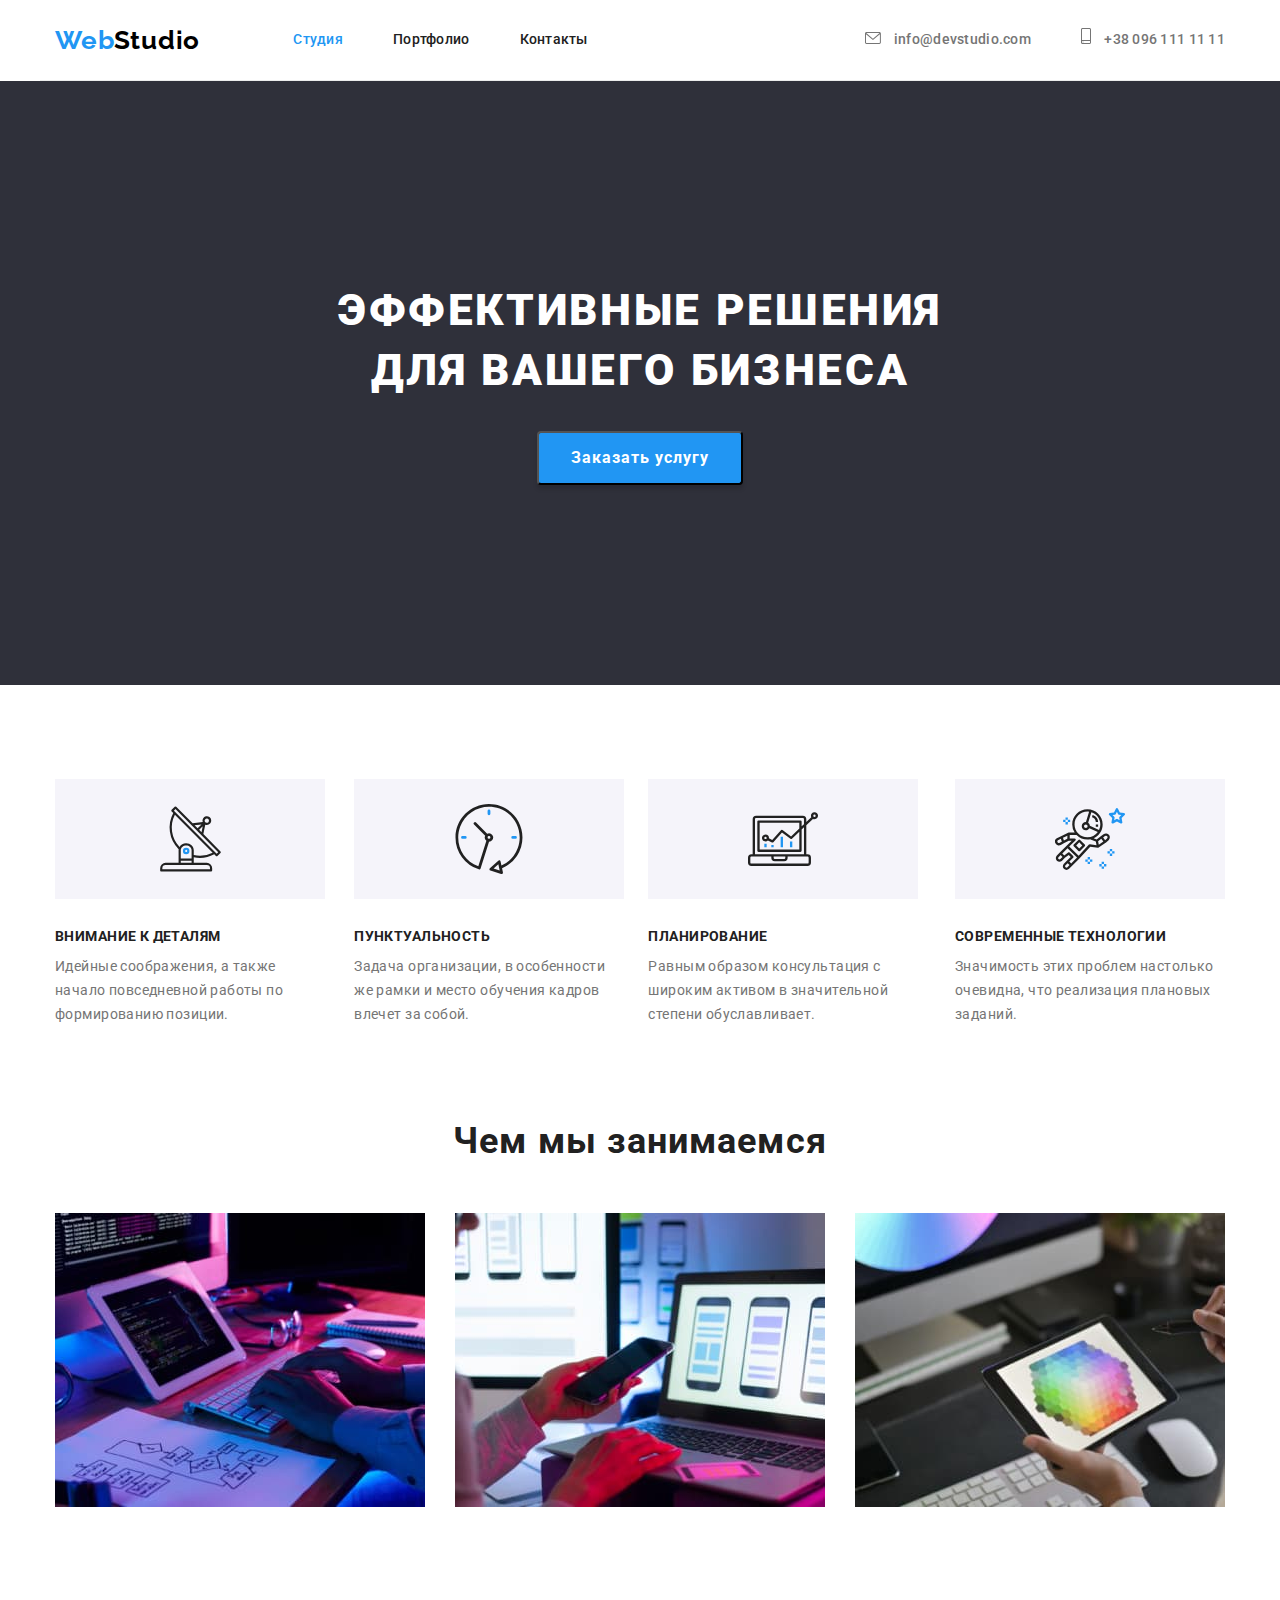
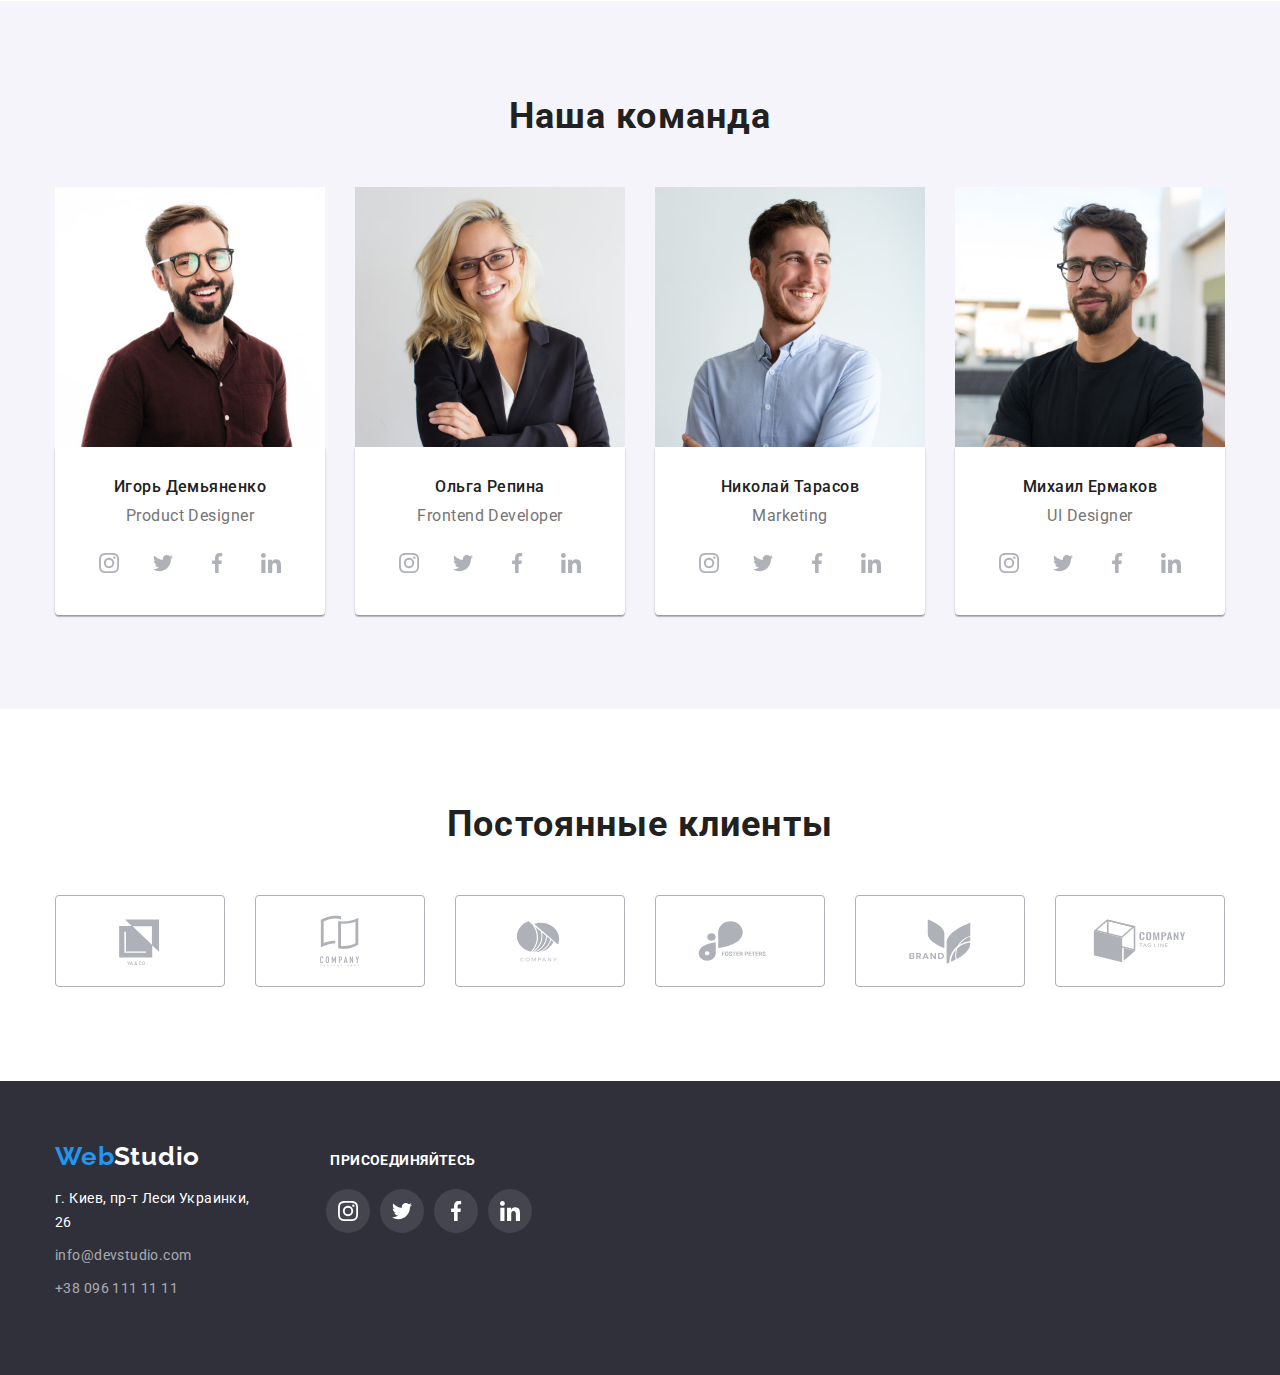
==== commit ae5016be: "footer-2" ====
--- a/index.html
+++ b/index.html
@@ -404,81 +404,60 @@
 		</main>
 		<!--Футер-->
 		<footer class="footer-bg">
-			<div class="container">
-				<a class="logo-footer" href="/">
-					Web
-					<span class="logo-footer-part-2">Studio</span>
-				</a>
-				<address>
-					<ul class="no-points points">
-						<li class="footer-item">
-							<a class="address-style" href="">г. Киев, пр-т Леси Украинки, 26</a>
-						</li>
-						<li class="footer-item">
-							<a class="contacts footer-contacts-mail" href="mailto:info@devstudio.com">info@devstudio.com</a>
-						</li>
-						<li class="footer-item">
-							<a class="contacts footer-contacts-tel" href="tel:+380961111111">+38 096 111 11 11</a>
+			<div class="container footer-union">
+				<div>
+					<a class="logo-footer" href="/">
+						Web
+						<span class="logo-footer-part-2">Studio</span>
+					</a>
+					<address>
+						<ul class="no-points points">
+							<li class="footer-item">
+								<a class="address-style" href="">г. Киев, пр-т Леси Украинки, 26</a>
+							</li>
+							<li class="footer-item">
+								<a class="contacts footer-contacts-mail" href="mailto:info@devstudio.com">info@devstudio.com</a>
+							</li>
+							<li class="footer-item">
+								<a class="contacts footer-contacts-tel" href="tel:+380961111111">+38 096 111 11 11</a>
+							</li>
+						</ul>
+					</address>
+				</div>
+
+				<div class="welcome">
+					<h2 class="welcome-title">присоединяйтесь</h2>
+					<ul class="no-points welcome-list">
+						<li class="social-media-item">
+							<a class="social-media-bg" href="" target="_blank" rel="noopener noreferrer" aria-label="instagram">
+								<svg class="social-media-icon" width="20" height="20">
+									<use href="./images/icons.svg#icon-instagram"></use>
+								</svg>
+							</a>
+						</li>
+						<li class="social-media-item">
+							<a class="social-media-bg" href="" target="_blank" rel="noopener noreferrer" aria-label="twitter">
+								<svg class="social-media-icon smi-footer" width="20" height="20">
+									<use href="./images/icons.svg#icon-twitter"></use>
+								</svg>
+							</a>
+						</li>
+						<li class="social-media-item">
+							<a class="social-media-bg" href="" target="_blank" rel="noopener noreferrer" aria-label="facebook">
+								<svg class="social-media-icon" width="20" height="20">
+									<use href="./images/icons.svg#icon-facebook"></use>
+								</svg>
+							</a>
+						</li>
+						<li class="social-media-item">
+							<a class="social-media-bg" href="" target="_blank" rel="noopener noreferrer" aria-label="linkedin">
+								<svg class="social-media-icon" width="20" height="20">
+									<use href="./images/icons.svg#icon-linkedin"></use>
+								</svg>
+							</a>
 						</li>
 					</ul>
-				</address>
-			</div>
-			<div class="welcome">
-				<h3 class="welcome-title">присоединяйтесь</h3>
-				<ul class="no-points welcome-list">
-					<li class="social-media-item">
-						<a
-							class="social-media-link social-media-bg"
-							href=""
-							target="_blank"
-							rel="noopener noreferrer"
-							aria-label="instagram"
-						>
-							<svg class="social-media-icon" width="20" height="20">
-								<use href="./images/icons.svg#icon-instagram"></use>
-							</svg>
-						</a>
-					</li>
-					<li class="social-media-item">
-						<a
-							class="social-media-link social-media-bg"
-							href=""
-							target="_blank"
-							rel="noopener noreferrer"
-							aria-label="twitter"
-						>
-							<svg class="social-media-icon smi-footer" width="20" height="20">
-								<use href="./images/icons.svg#icon-twitter"></use>
-							</svg>
-						</a>
-					</li>
-					<li class="social-media-item">
-						<a
-							class="social-media-link social-media-bg"
-							href=""
-							target="_blank"
-							rel="noopener noreferrer"
-							aria-label="facebook"
-						>
-							<svg class="social-media-icon" width="20" height="20">
-								<use href="./images/icons.svg#icon-facebook"></use>
-							</svg>
-						</a>
-					</li>
-					<li class="social-media-item">
-						<a
-							class="social-media-link social-media-bg"
-							href=""
-							target="_blank"
-							rel="noopener noreferrer"
-							aria-label="linkedin"
-						>
-							<svg class="social-media-icon" width="20" height="20">
-								<use href="./images/icons.svg#icon-linkedin"></use>
-							</svg>
-						</a>
-					</li>
-				</ul>
+				</div>
 			</div>
 		</footer>
 	</body>
--- a/css/styles.css
+++ b/css/styles.css
@@ -283,6 +283,7 @@
     text-decoration: none;
     margin-left: 0;;
     list-style: none;
+    margin-right: 72px;
     
    
 }
@@ -309,15 +310,24 @@
     display: block;
         flex-direction: column;
         padding-left: 0;
+        max-width: 231px;
        
         
 }
 
+.footer-union {
+    display: flex;
+    
+}
+
+
 .footer-bg
 {
+    
 padding-bottom: 60px;
  padding-top: 60px;
  background-color:var(--darkness-bg-color)
+ 
  
 }
 
@@ -348,6 +358,7 @@
 word-spacing: -0.29em;
 margin-bottom: 20px;
 
+
 }
 
 .logo-footer-part-2 
@@ -356,10 +367,7 @@
        
 }
 
-.social-media-bg {
-    background-color: rgba(255, 255, 255, 0.1);
-   
-}
+
 
 
 .smi-footer {
@@ -367,9 +375,9 @@
 }
 
 .welcome {
-  
-    margin-right: 70px;
-   
+min-width: 206px;
+padding-top: 12px;
+color: var(--white-fill-color);
 }
 
 .welcome-title {
@@ -384,6 +392,7 @@
     line-height: 1.14;
     letter-spacing: 0.03em;
     margin-bottom: 20px;
+    margin-left: -12px;
     
 }
 
@@ -555,6 +564,22 @@
    
 }
 
+.social-media-bg {
+    background-color: rgba(255, 255, 255, 0.1);
+    color: currentColor;
+    display: flex;
+    align-items: center;
+    justify-content: center;
+    width: 44px;
+    height: 44px;
+    border-radius: 50%;
+}
+
+.social-media-bg:hover,
+.social-media-bg:focus {
+    color: var(--white-fill-color);
+    background-color: var(--blue-fill-color);}
+
 .social-media-link {
        display: flex;
        align-items: center;
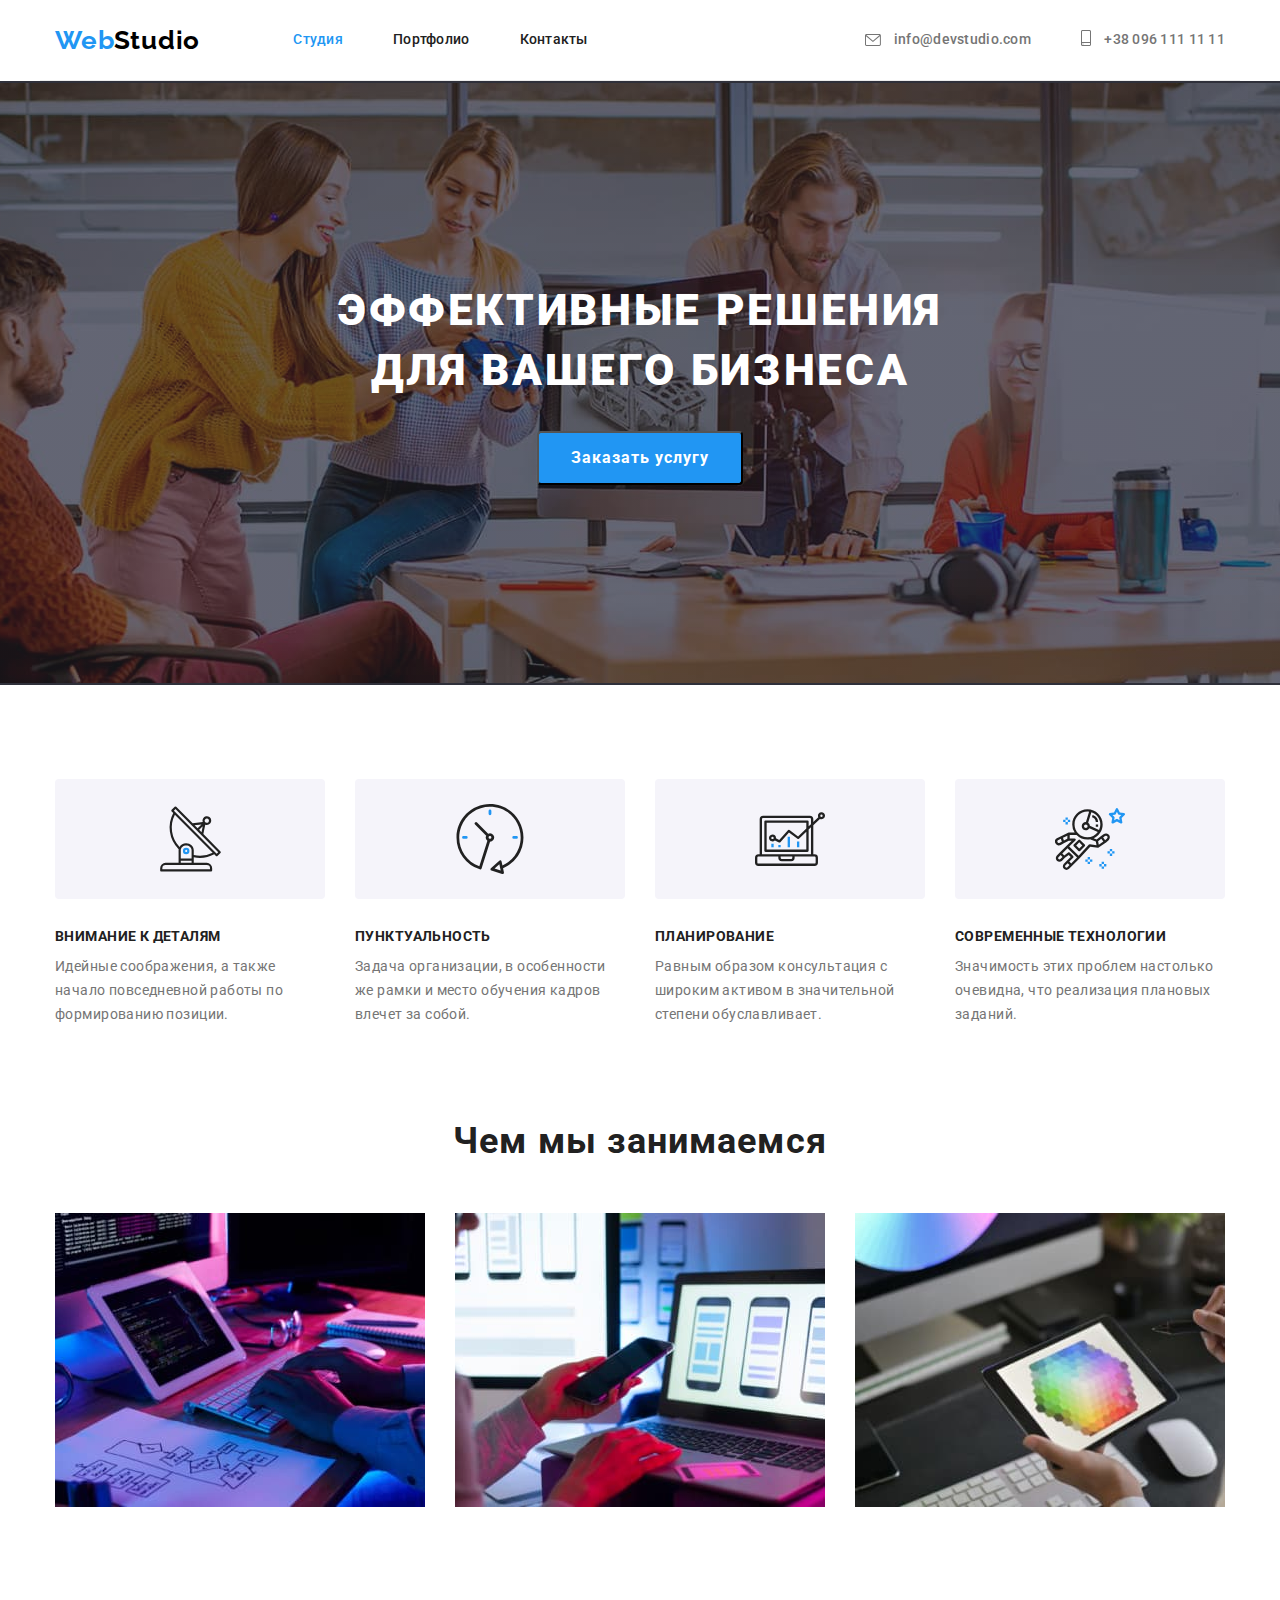
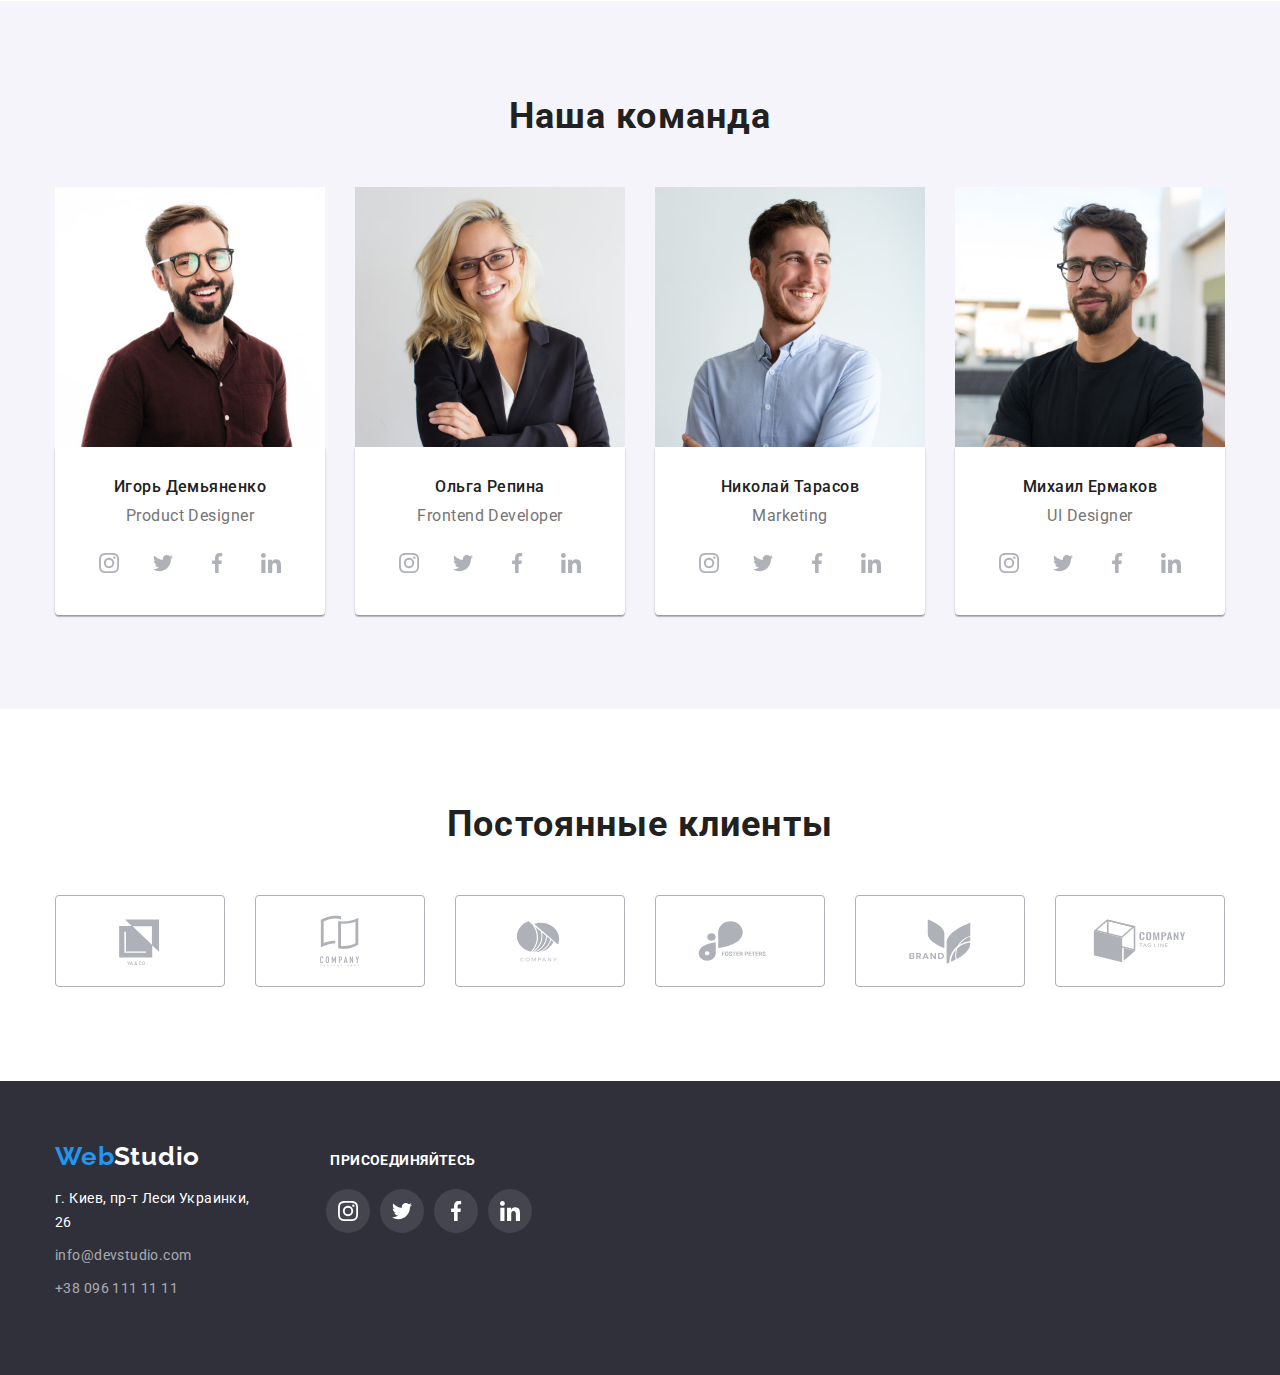
==== commit 1869b5c4: "робота над помилками 1ст." ====
--- a/index.html
+++ b/index.html
@@ -63,7 +63,7 @@
 				<div class="container">
 					<h2 hidden>Наши преимущества</h2>
 					<ul class="no-points our-benefits">
-						<li>
+						<li class="benefits-list">
 							<div class="pictogramms">
 								<svg width="65" height="70">
 									<use href="./images/icons.svg#icon-antenna"></use>
@@ -74,7 +74,7 @@
 								Идейные соображения, а также начало повседневной работы по формированию позиции.
 							</p>
 						</li>
-						<li>
+						<li class="benefits-list">
 							<div class="pictogramms">
 								<svg width="70" height="70">
 									<use href="./images/icons.svg#icon-clock"></use>
@@ -85,7 +85,7 @@
 								Задача организации, в особенности же рамки и место обучения кадров влечет за собой.
 							</p>
 						</li>
-						<li>
+						<li class="benefits-list">
 							<div class="pictogramms">
 								<svg width="70" height="70">
 									<use href="./images/icons.svg#icon-diagram"></use>
@@ -96,7 +96,7 @@
 								Равным образом консультация с широким активом в значительной степени обуславливает.
 							</p>
 						</li>
-						<li>
+						<li class="benefits-list">
 							<div class="pictogramms">
 								<svg width="70" height="70">
 									<use href="./images/icons.svg#icon-astronaut"></use>
--- a/css/styles.css
+++ b/css/styles.css
@@ -168,6 +168,8 @@
 {
 background-color: var(--blue-bg-color);
 color: var(--white-txt-color);
+box-shadow: 0px 3px 1px rgba(0, 0, 0, 0.1), 0px 1px 2px rgba(0, 0, 0, 0.08), 0px 2px 2px rgba(0, 0, 0, 0.12);
+    border-radius: 4px;
 }
 
 .btn-filtr {
@@ -187,13 +189,10 @@
 
 .btn-order
 {
-    /*display: block;
-    position: centr;*/
-    margin: 0 auto;
+       margin: 0 auto;
     padding: 10px 32px;
 
     background-color: var(--blue-bg-color);
-    box-shadow: 0px 4px 4px rgba(0, 0, 0, 0.15);
     border-radius: 4px;
     
     font-weight: 700;
@@ -291,11 +290,16 @@
 .mail {
     fill:var(--grayeness-fill-color);
     margin-right: 10px;
+    margin-bottom: -2px;
 }
 
 .tel {
+   
 fill: var(--grayeness-fill-color);
     margin-right: 10px;
+    margin-bottom: -2px;
+
+    
 }
 
 .address-style:hover,
@@ -414,6 +418,11 @@
 background-color: var(--darkness-bg-color);
 padding-top: 200px;
 padding-bottom: 200px;
+background-image: linear-gradient(rgba(47, 48, 58, 0.4), rgba(47, 48, 58, 0.4)), url(../images/hero.jpg);
+background-repeat: no-repeat;
+background-position: 50% 50%;
+background-size: auto;
+
 
 }
 
@@ -448,14 +457,24 @@
      
 }
 
+.benefits-list {
+width: 270px;
+}
+
+.benefits-list:not(:last-child) {
+  
+    margin-right: 30px;
+}
+
+
 .pictogramms {
     display: flex;
     align-items: center;
     justify-content: center;
-    width: 270px;
     height: 120px;
     background-color: var(--whitness-bg-color);
     margin-bottom: 30px;
+    border-radius: 4px;
 }
 
 .benefits
@@ -482,7 +501,7 @@
     letter-spacing: 0.03em;
     text-transform: none;
     color: var(--gray-txt-color);
-    margin-right: 30px;
+    
    
 }
 
@@ -700,6 +719,16 @@
     
 }
 
+.portfolio-bg:hover,
+.portfolio-bg:focus {
+   border-left: 1px solid #EEEEEE;
+        border-right: 1px solid #EEEEEE;
+        border-bottom: 1px solid #EEEEEE;
+        border-top: 1px solid #eeeeee;
+    box-shadow: 0px 1px 1px rgba(0, 0, 0, 0.12), 0px 4px 4px rgba(0, 0, 0, 0.06), 1px 4px 6px rgba(0, 0, 0, 0.16);
+
+}
+
 .border 
 {
 border-left: 1px solid #EEEEEE;
@@ -707,7 +736,10 @@
 border-bottom: 1px solid #EEEEEE;
 padding: 20px 24px;
 
-}
+
+
+}
+
 
 .port-list
 {
@@ -738,6 +770,7 @@
     line-height: 2.00;
     letter-spacing: 0.06em;
     margin-bottom: 4px;
+    
 }
 
 .project-type
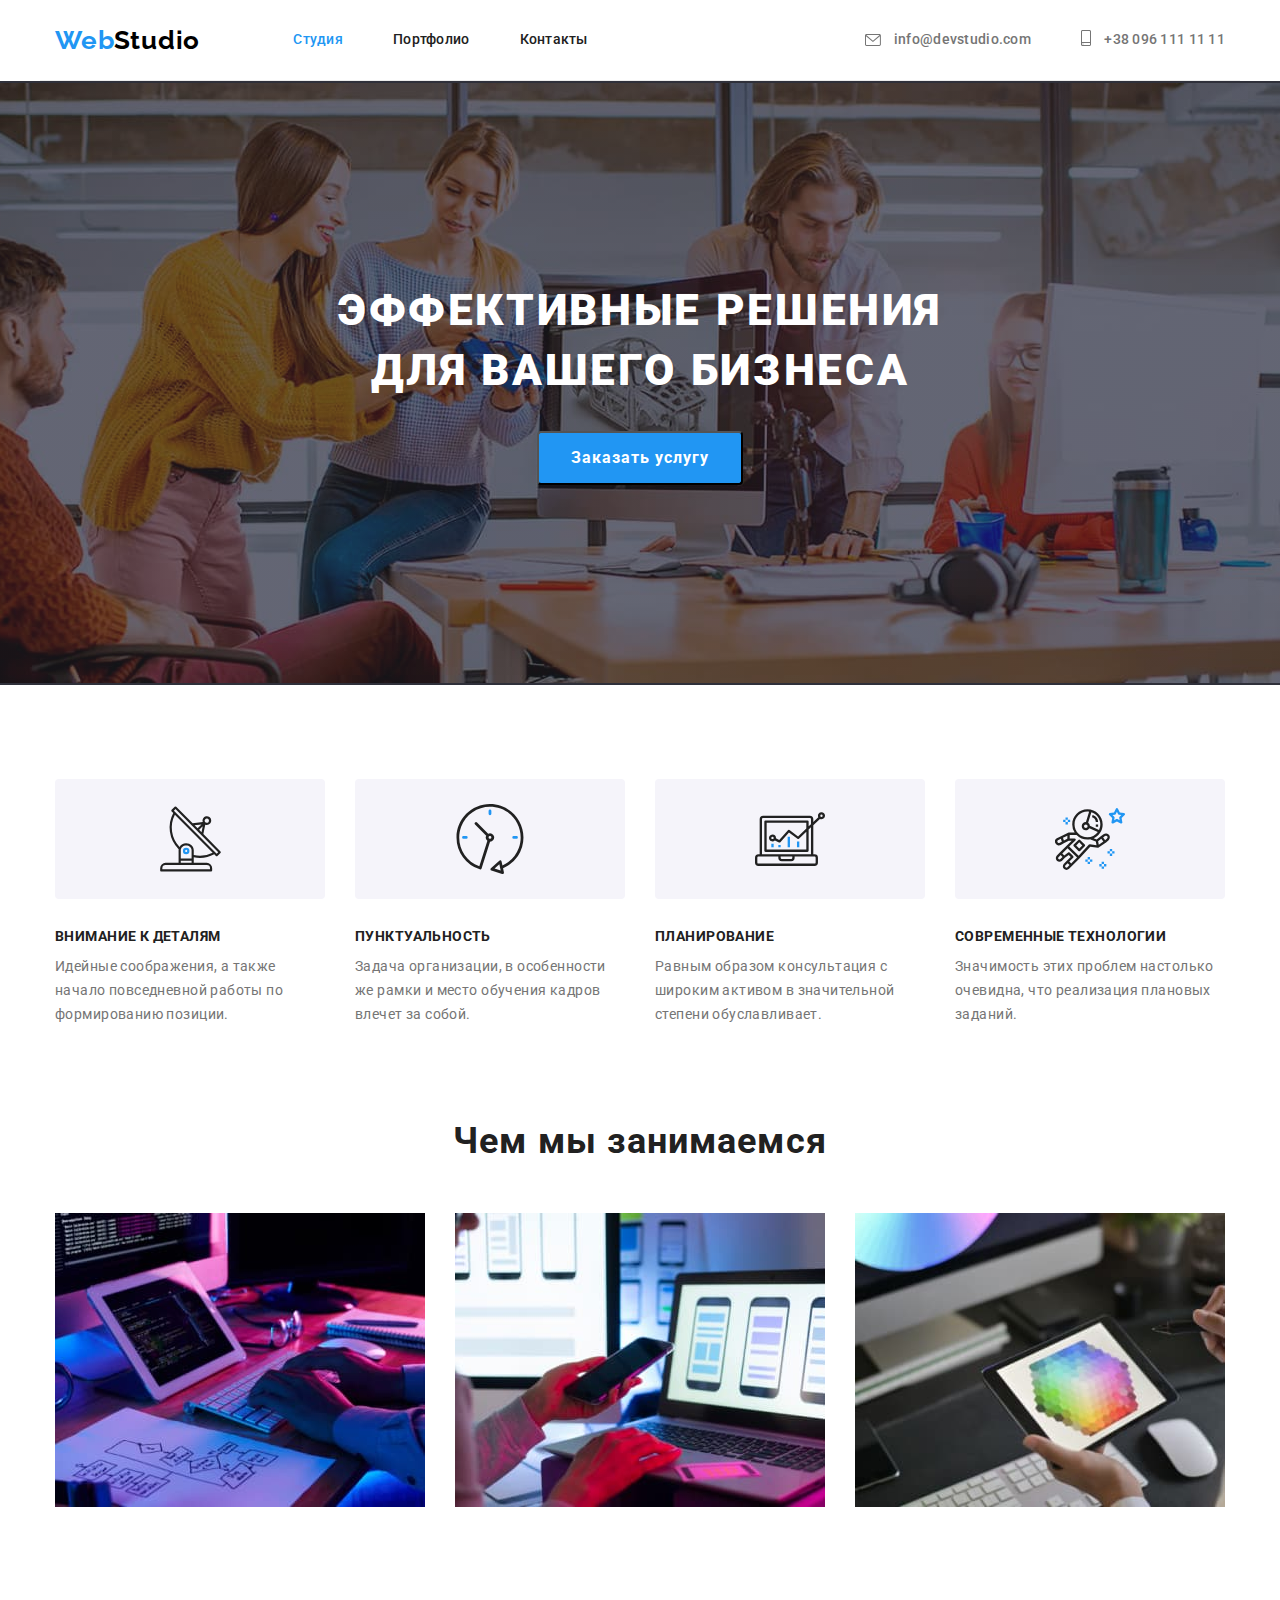
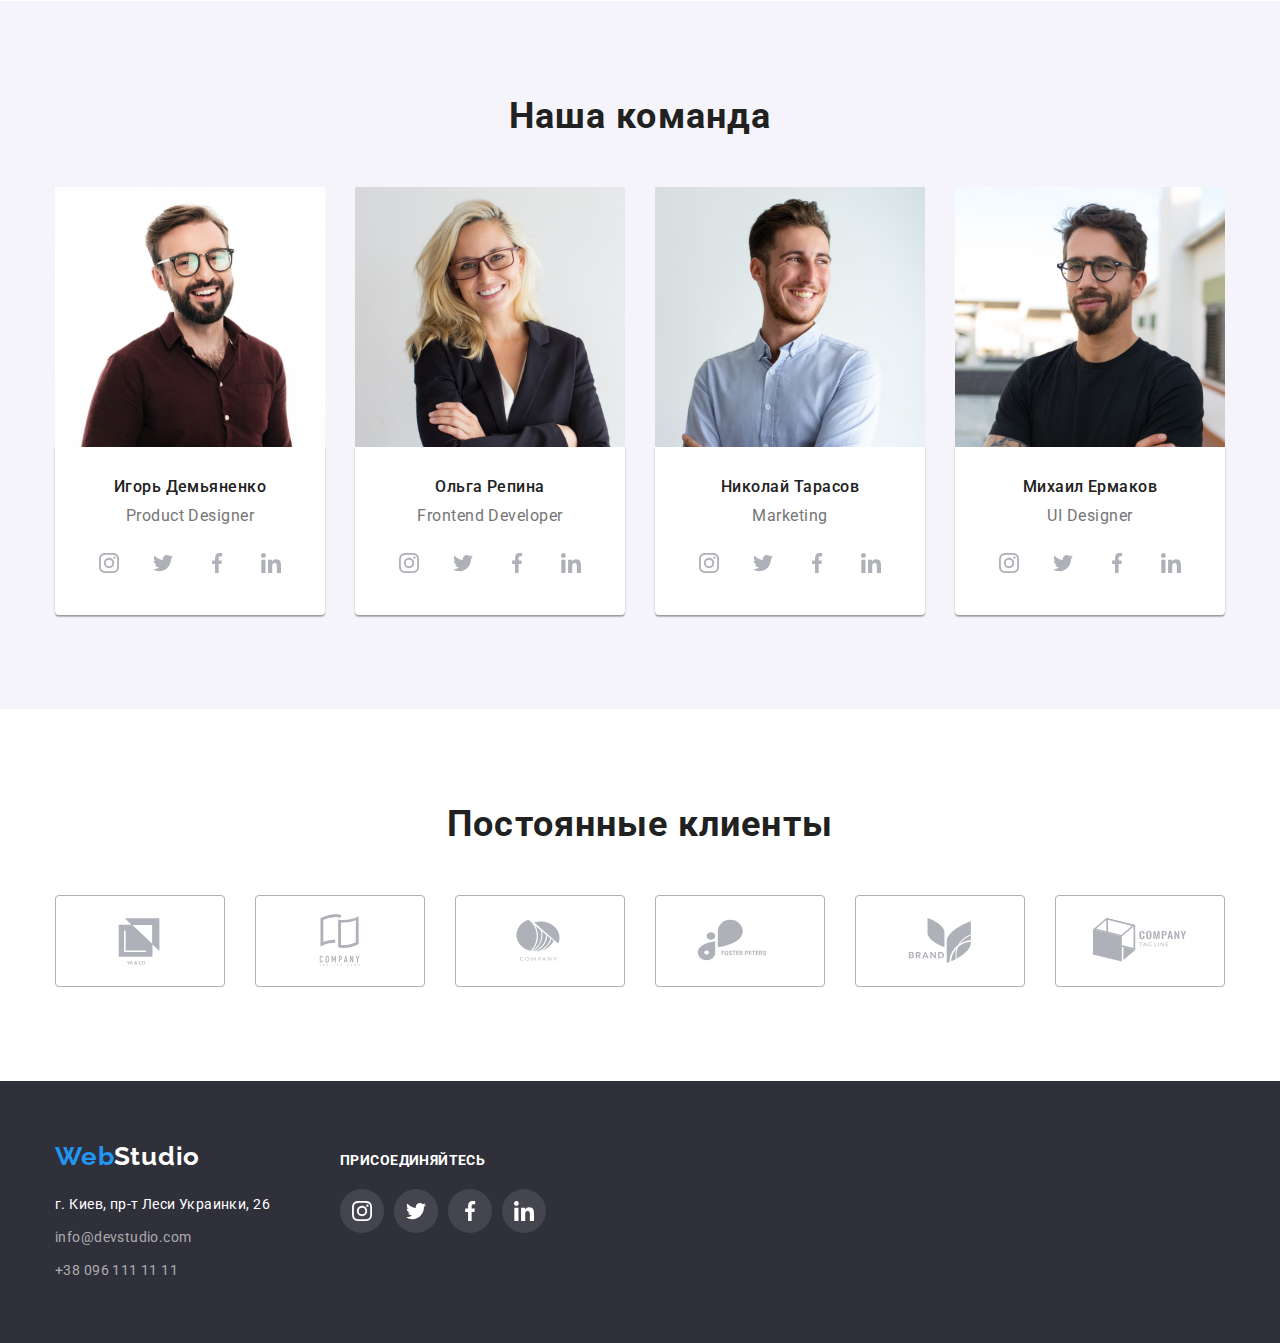
==== commit d4b4f2b1: "Робота над помилками-2" ====
--- a/index.html
+++ b/index.html
@@ -367,45 +367,57 @@
 			<section class="clients">
 				<div class="container">
 					<h2 class="clients-title">Постоянные клиенты</h2>
-					<div class="clients-list">
-						<a class="clients-icon" href="" target="_blank" rel="noopener noreferrer">
-							<svg class="clients-svg" width="41" height="47">
-								<use href="./images/icons.svg#icon-logo"></use>
-							</svg>
-						</a>
-						<a class="clients-icon" href="" target="_blank" rel="noopener noreferrer">
-							<svg class="clients-svg" width="40" height="52">
-								<use href="./images/icons.svg#icon-logo-1"></use>
-							</svg>
-						</a>
-						<a class="clients-icon" href="" target="_blank" rel="noopener noreferrer">
-							<svg class="clients-svg" width="43" height="41">
-								<use href="./images/icons.svg#icon-logo-2"></use>
-							</svg>
-						</a>
-						<a class="clients-icon" href="" target="_blank" rel="noopener noreferrer">
-							<svg class="clients-svg" width="84" height="41">
-								<use href="./images/icons.svg#icon-logo-3"></use>
-							</svg>
-						</a>
-						<a class="clients-icon" href="" target="_blank" rel="noopener noreferrer">
-							<svg class="clients-svg" width="63" height="45">
-								<use href="./images/icons.svg#icon-logo-4"></use>
-							</svg>
-						</a>
-						<a class="clients-icon" href="" target="_blank" rel="noopener noreferrer">
-							<svg class="clients-svg" width="94" height="44">
-								<use href="./images/icons.svg#icon-logo-5"></use>
-							</svg>
-						</a>
-					</div>
+					<ul class="clients-list">
+						<li class="clients-item">
+							<a class="clients-icon" href="" target="_blank" rel="noopener noreferrer">
+								<svg class="clients-svg" width="41" height="47">
+									<use href="./images/icons.svg#icon-logo"></use>
+								</svg>
+							</a>
+						</li>
+						<li class="clients-item">
+							<a class="clients-icon" href="" target="_blank" rel="noopener noreferrer">
+								<svg class="clients-svg" width="40" height="52">
+									<use href="./images/icons.svg#icon-logo-1"></use>
+								</svg>
+							</a>
+						</li>
+						<li class="clients-item">
+							<a class="clients-icon" href="" target="_blank" rel="noopener noreferrer">
+								<svg class="clients-svg" width="43" height="41">
+									<use href="./images/icons.svg#icon-logo-2"></use>
+								</svg>
+							</a>
+						</li>
+						<li class="clients-item">
+							<a class="clients-icon" href="" target="_blank" rel="noopener noreferrer">
+								<svg class="clients-svg" width="84" height="41">
+									<use href="./images/icons.svg#icon-logo-3"></use>
+								</svg>
+							</a>
+						</li>
+						<li class="clients-item">
+							<a class="clients-icon" href="" target="_blank" rel="noopener noreferrer">
+								<svg class="clients-svg" width="63" height="45">
+									<use href="./images/icons.svg#icon-logo-4"></use>
+								</svg>
+							</a>
+						</li>
+						<li class="clients-item">
+							<a class="clients-icon" href="" target="_blank" rel="noopener noreferrer">
+								<svg class="clients-svg" width="94" height="44">
+									<use href="./images/icons.svg#icon-logo-5"></use>
+								</svg>
+							</a>
+						</li>
+					</ul>
 				</div>
 			</section>
 		</main>
 		<!--Футер-->
 		<footer class="footer-bg">
 			<div class="container footer-union">
-				<div>
+				<div class="footer-address">
 					<a class="logo-footer" href="/">
 						Web
 						<span class="logo-footer-part-2">Studio</span>
--- a/css/styles.css
+++ b/css/styles.css
@@ -63,7 +63,7 @@
 
 /*сітка на флексах старт*/
 .card-set {
-    display: flex;
+    /*display: flex;*/
     flex-wrap: wrap;
     margin: calc(-1 * var(--margins) / 2);
     padding-left: 0;
@@ -282,7 +282,7 @@
     text-decoration: none;
     margin-left: 0;;
     list-style: none;
-    margin-right: 72px;
+    
     
    
 }
@@ -312,10 +312,10 @@
 .points  {
 
     display: block;
-        flex-direction: column;
-        padding-left: 0;
-        max-width: 231px;
-       
+    padding-left: 0;
+    max-width: 231px;
+    margin-top: 20px;
+    margin-bottom: 0;  
         
 }
 
@@ -335,7 +335,7 @@
  
 }
 
-.footer-item {
+.footer-item:not(:last-child) {
     margin-bottom: 9px;
 }
 
@@ -360,10 +360,14 @@
 letter-spacing: 0.03em;
 text-decoration: none;
 word-spacing: -0.29em;
-margin-bottom: 20px;
-
-
-}
+}
+
+
+/*.footer-address {
+
+}*/
+
+
 
 .logo-footer-part-2 
 {
@@ -382,12 +386,13 @@
 min-width: 206px;
 padding-top: 12px;
 color: var(--white-fill-color);
+margin-left: 70px;
 }
 
 .welcome-title {
 
     display: flex;
-    justify-content: center;
+    
     align-items: center;
     color: var(--white-txt-color);
     text-transform: uppercase;
@@ -395,17 +400,17 @@
     font-size: 14px;
     line-height: 1.14;
     letter-spacing: 0.03em;
-    margin-bottom: 20px;
-    margin-left: -12px;
+    
     
 }
 
 .welcome-list {
     display: flex;
-        justify-content: center;
-        align-items: center;
-        margin: 0;
-}
+    justify-content: center;
+    margin-top: 20px;
+    padding-left: 0; 
+    margin-bottom: 0;
+    }
 
 .section {
     
@@ -653,7 +658,15 @@
 
 .clients-list {
     display: flex;
-        
+    list-style: none;
+    padding-left: 0; 
+    margin-top: 0;
+    margin-bottom: 0; 
+}
+
+.clients-item:not(:last-child) 
+{
+    margin-right: 30px;
 }
 
 .clients-icon {
@@ -664,7 +677,7 @@
 border-radius: 4px;
 text-align: center;
 justify-content: center;
-padding: 16px 32px;
+align-items: center;
 
 
 }
@@ -686,9 +699,6 @@
 fill: var(--blue-fill-color);
 }
 
-.clients-icon {
-width: 170px;
-height: 92px;}
 
 
 .clients-icon:not(:last-child) {
@@ -710,21 +720,23 @@
    padding-top: 94px;
    padding-bottom: 94px;
      
-        
-}
+}
+
+
+.portfolio-link {
+    text-decoration: none;
+}
+
+
 .portfolio-bg
 {  
-   
     background-color: var(--white-bg-color);
-    
+   
 }
 
 .portfolio-bg:hover,
 .portfolio-bg:focus {
-   border-left: 1px solid #EEEEEE;
-        border-right: 1px solid #EEEEEE;
-        border-bottom: 1px solid #EEEEEE;
-        border-top: 1px solid #eeeeee;
+   
     box-shadow: 0px 1px 1px rgba(0, 0, 0, 0.12), 0px 4px 4px rgba(0, 0, 0, 0.06), 1px 4px 6px rgba(0, 0, 0, 0.16);
 
 }
@@ -770,6 +782,7 @@
     line-height: 2.00;
     letter-spacing: 0.06em;
     margin-bottom: 4px;
+    color: var(--dark-txt-color);
     
 }
 
